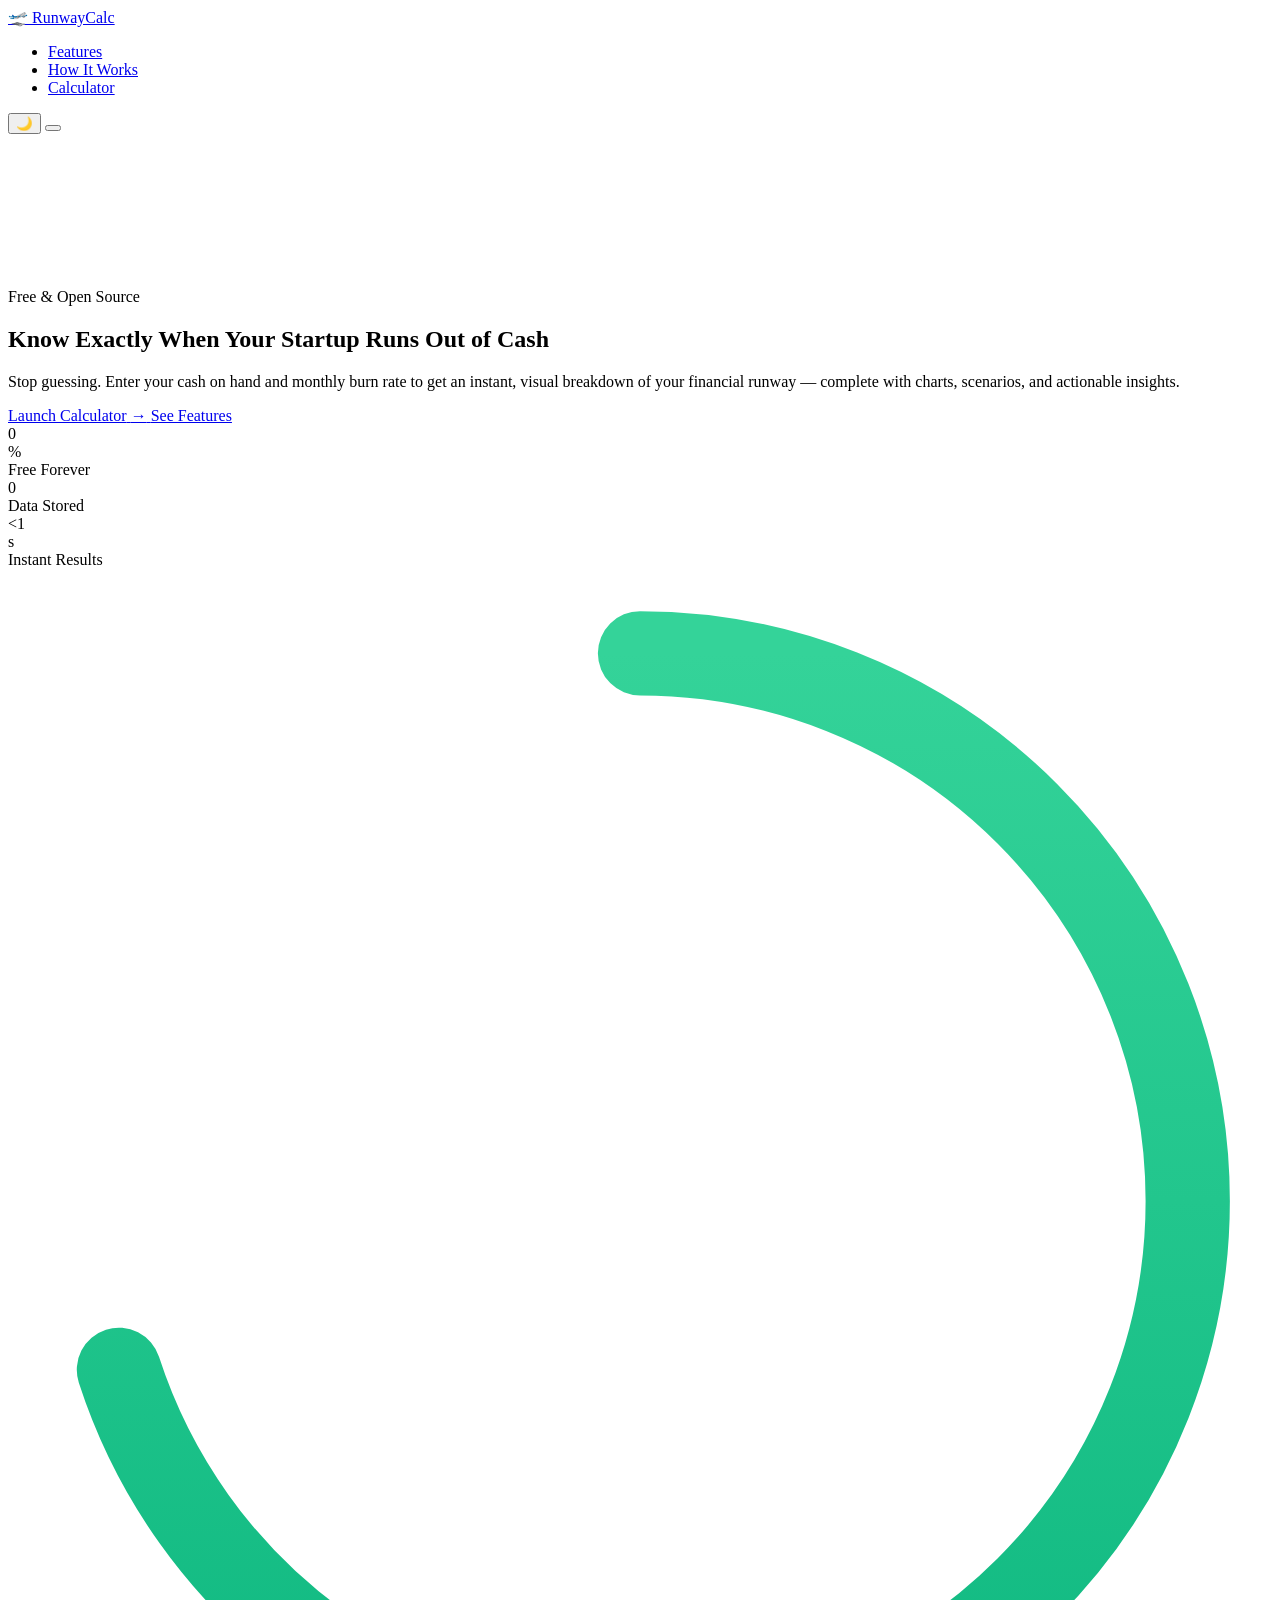
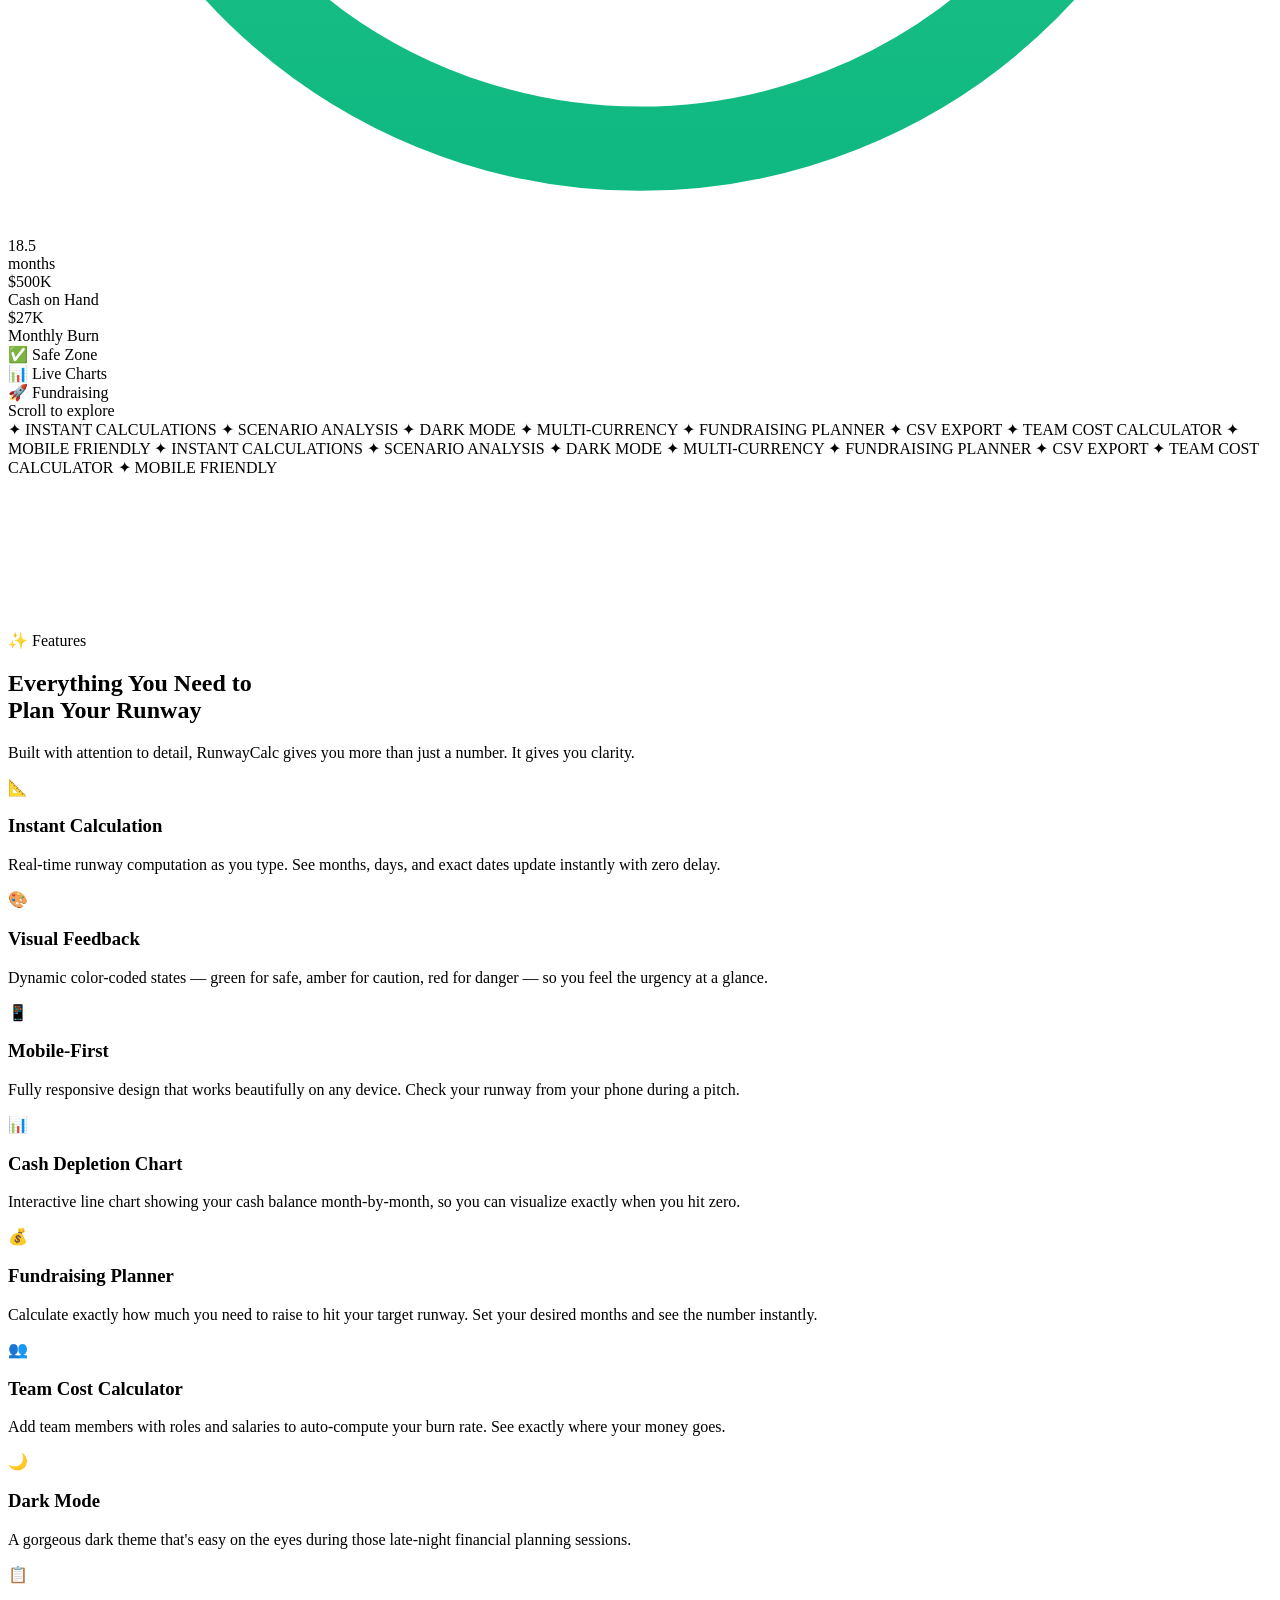
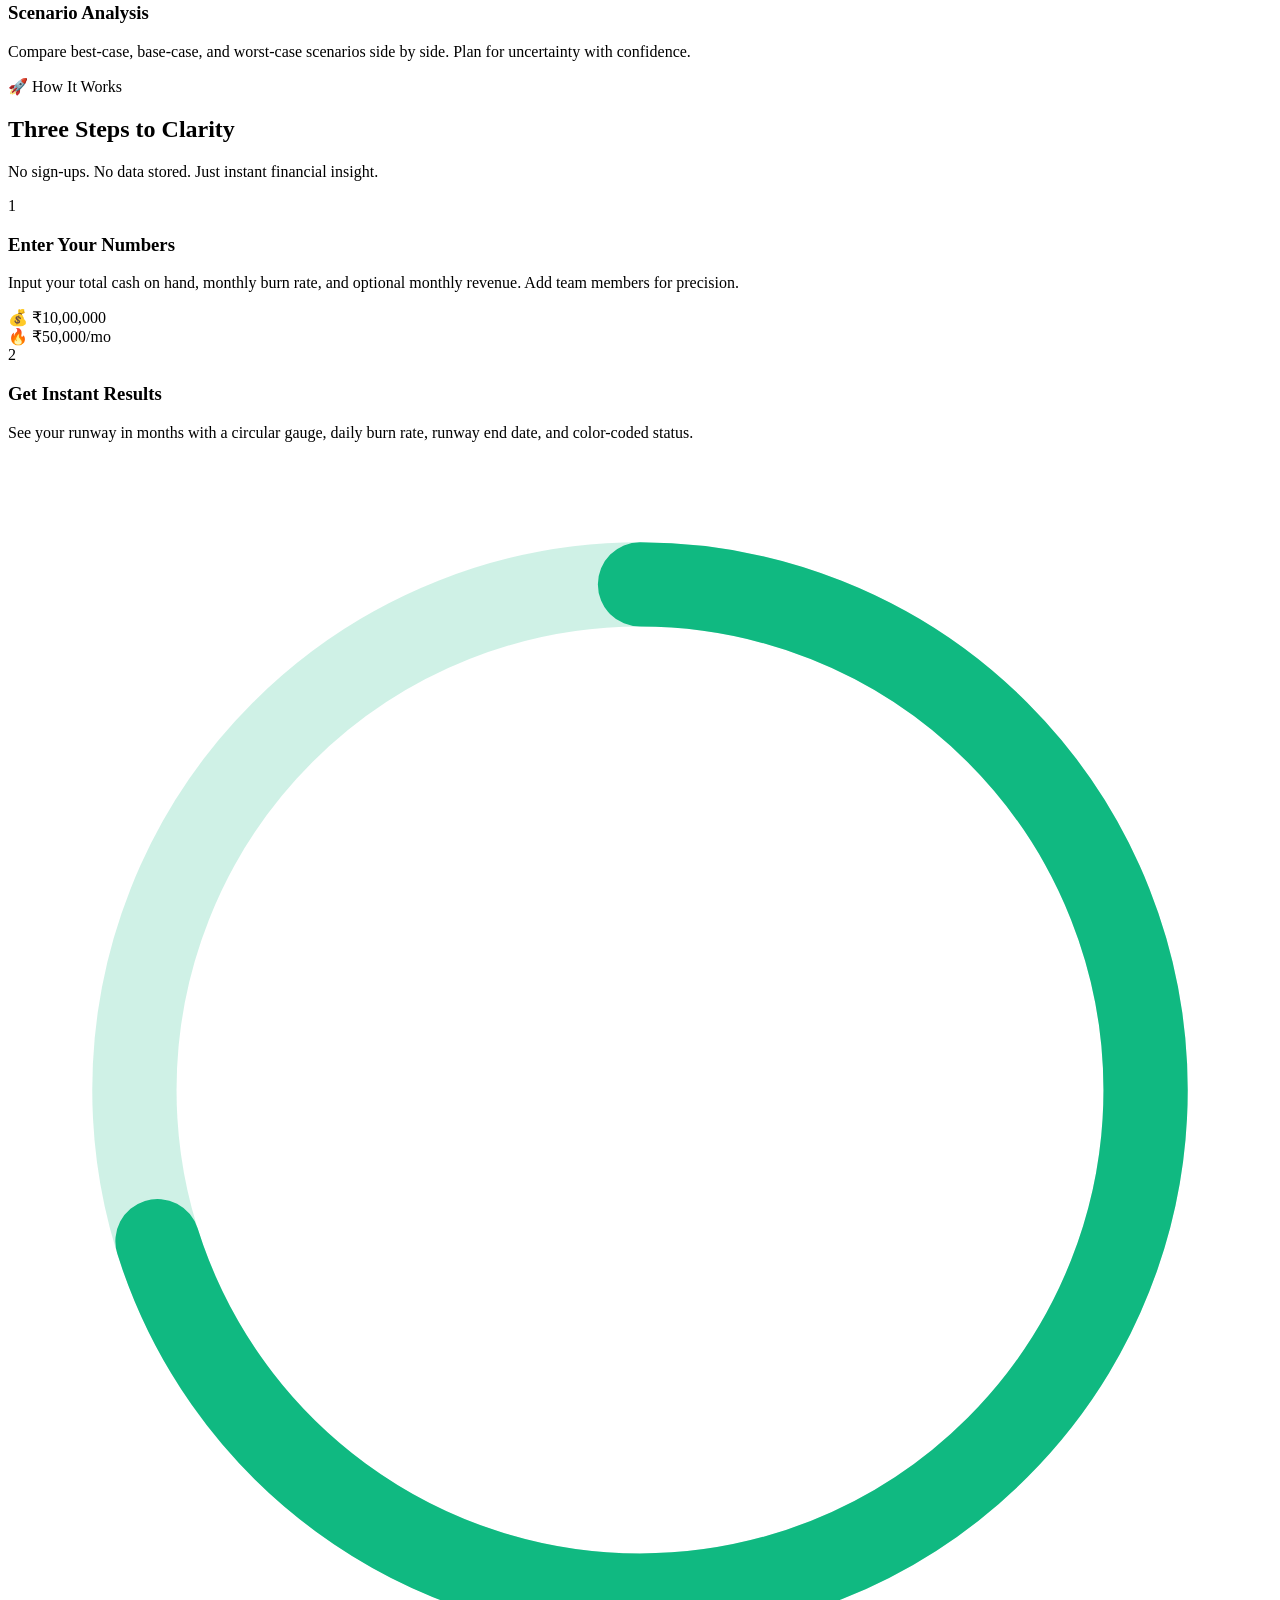
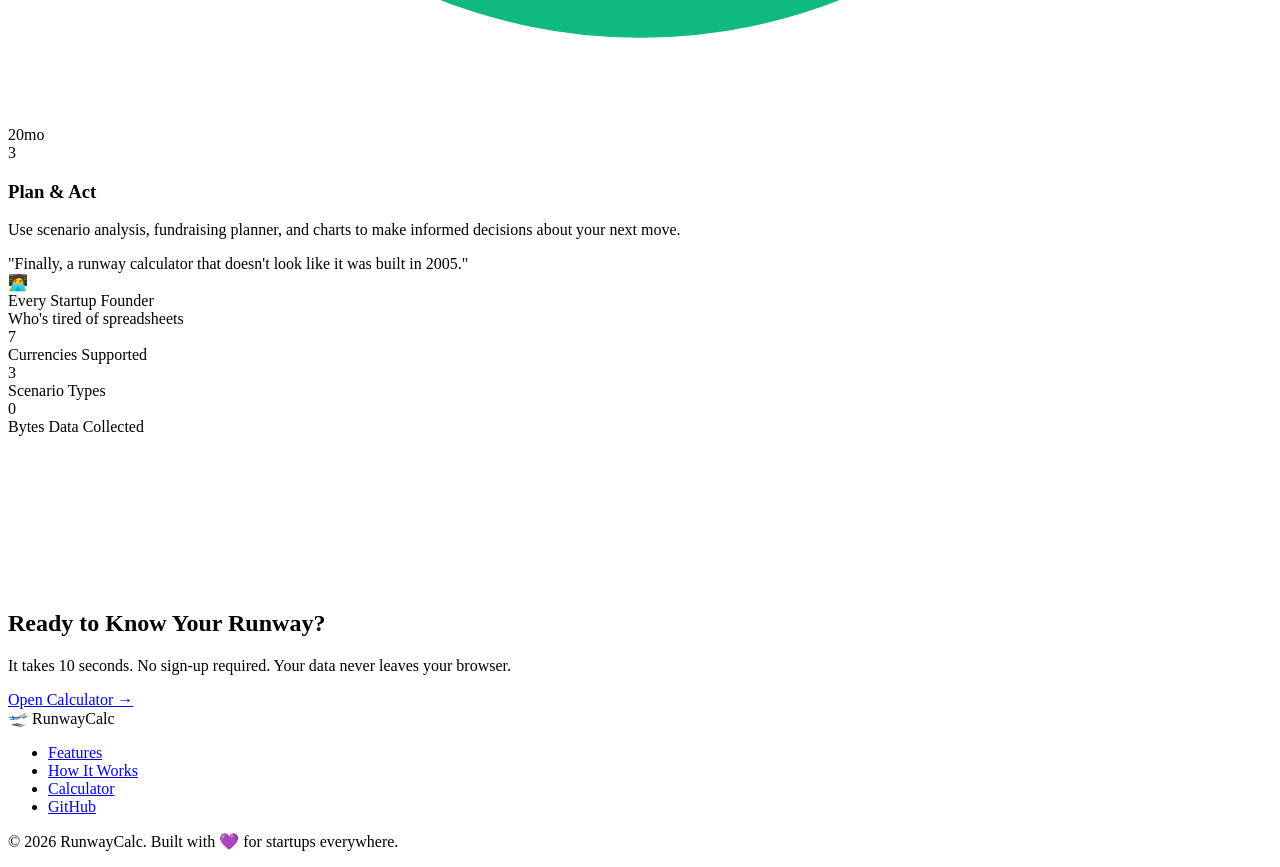
==== index.html @ 5968457b "Add index.html" ====
<!DOCTYPE html>
<html lang="en" data-theme="light">
<head>
  <meta charset="UTF-8" />
  <meta name="viewport" content="width=device-width, initial-scale=1.0" />

  <!-- SEO Meta Tags -->
  <title>RunwayCalc — Know Exactly When Your Startup Runs Out of Cash</title>
  <meta name="description" content="A beautifully crafted startup runway calculator. Enter your cash on hand and monthly burn rate to instantly see how many months of runway you have left." />
  <meta name="keywords" content="startup runway calculator, burn rate, cash runway, startup finance, months of runway" />
  <meta name="author" content="RunwayCalc" />
  <meta name="theme-color" content="#6366f1" />

  <!-- Open Graph -->
  <meta property="og:title" content="RunwayCalc — Startup Runway Calculator" />
  <meta property="og:description" content="Instantly calculate your startup's financial runway. Beautiful UI, real-time charts, and actionable insights." />
  <meta property="og:type" content="website" />

  <!-- Fonts -->
  <link rel="preconnect" href="https://fonts.googleapis.com" />
  <link rel="preconnect" href="https://fonts.gstatic.com" crossorigin />
  <link href="https://fonts.googleapis.com/css2?family=Inter:wght@400;500;600;700;800&family=Outfit:wght@400;500;600;700;800&family=JetBrains+Mono:wght@400;500&display=swap" rel="stylesheet" />

  <!-- Favicon -->
  <link rel="icon" href="data:image/svg+xml,<svg xmlns='http://www.w3.org/2000/svg' viewBox='0 0 100 100'><text y='.9em' font-size='90'>🛫</text></svg>" />

  <!-- Stylesheets -->
  <link rel="stylesheet" href="css/variables.css" />
  <link rel="stylesheet" href="css/landing.css" />
</head>
<body>

  <!-- ===== NAVIGATION ===== -->
  <nav class="navbar" id="navbar">
    <div class="container">
      <a href="index.html" class="nav-logo" aria-label="RunwayCalc Home">
        <span class="nav-logo-icon">🛫</span>
        <span>RunwayCalc</span>
      </a>

      <ul class="nav-links" id="navLinks">
        <li><a href="#features">Features</a></li>
        <li><a href="#how-it-works">How It Works</a></li>
        <li><a href="app.html">Calculator</a></li>
      </ul>

      <div class="nav-actions">
        <button class="btn-theme-toggle" id="themeToggle" aria-label="Toggle dark mode">🌙</button>
        <button class="nav-mobile-toggle" id="mobileToggle" aria-label="Open menu">
          <span></span><span></span><span></span>
        </button>
      </div>
    </div>
  </nav>

  <!-- ===== HERO ===== -->
  <section class="hero" id="hero">
    <!-- 3D Particle Canvas Background -->
    <canvas class="particle-canvas" id="heroParticles"></canvas>

    <!-- Animated gradient orbs -->
    <div class="hero-orb hero-orb--1"></div>
    <div class="hero-orb hero-orb--2"></div>
    <div class="hero-orb hero-orb--3"></div>

    <div class="container">
      <div class="hero-content">
        <div class="hero-text">
          <div class="hero-badge">
            <span class="pulse-dot"></span>
            Free & Open Source
          </div>

          <h1 class="hero-title">
            Know Exactly When Your Startup
            <span class="highlight">Runs Out of Cash</span>
          </h1>

          <p class="hero-description">
            Stop guessing. Enter your cash on hand and monthly burn rate to get an instant,
            visual breakdown of your financial runway — complete with charts, scenarios, and
            actionable insights.
          </p>

          <div class="hero-cta">
            <a href="app.html" class="btn btn-primary btn-lg btn-glow" id="heroCtaPrimary">
              <span class="btn-text">Launch Calculator</span>
              <span class="btn-icon">→</span>
              <span class="btn-shine"></span>
            </a>
            <a href="#features" class="btn btn-secondary btn-lg" id="heroCtaSecondary">
              See Features
            </a>
          </div>

          <div class="hero-stats">
            <div class="hero-stat">
              <div class="hero-stat-number" data-count="100">0</div>
              <div class="hero-stat-suffix">%</div>
              <div class="hero-stat-label">Free Forever</div>
            </div>
            <div class="hero-stat">
              <div class="hero-stat-number" data-count="0">0</div>
              <div class="hero-stat-suffix"></div>
              <div class="hero-stat-label">Data Stored</div>
            </div>
            <div class="hero-stat">
              <div class="hero-stat-number" data-count="1">&lt;1</div>
              <div class="hero-stat-suffix">s</div>
              <div class="hero-stat-label">Instant Results</div>
            </div>
          </div>
        </div>

        <div class="hero-visual">
          <!-- 3D Tilting Mockup Card -->
          <div class="hero-mockup tilt-card" id="tiltCard">
            <div class="mockup-glow"></div>
            <div class="mockup-header">
              <span class="mockup-dot mockup-dot--red"></span>
              <span class="mockup-dot mockup-dot--yellow"></span>
              <span class="mockup-dot mockup-dot--green"></span>
            </div>
            <div class="mockup-runway">
              <!-- SVG Circular Gauge Preview -->
              <div class="mockup-gauge">
                <svg viewBox="0 0 120 120" class="gauge-svg">
                  <circle cx="60" cy="60" r="52" fill="none" stroke="var(--color-border-light)" stroke-width="8" />
                  <circle cx="60" cy="60" r="52" fill="none" stroke="url(#gaugeGradient)" stroke-width="8"
                    stroke-dasharray="326.73" stroke-dashoffset="98" stroke-linecap="round"
                    transform="rotate(-90 60 60)" class="gauge-fill-preview" />
                  <defs>
                    <linearGradient id="gaugeGradient" x1="0%" y1="0%" x2="100%" y2="0%">
                      <stop offset="0%" stop-color="#10b981" />
                      <stop offset="100%" stop-color="#34d399" />
                    </linearGradient>
                  </defs>
                </svg>
                <div class="gauge-center">
                  <div class="mockup-runway-number" id="mockupNumber">18.5</div>
                  <div class="mockup-runway-label">months</div>
                </div>
              </div>
            </div>
            <div class="mockup-stats">
              <div class="mockup-stat">
                <div class="mockup-stat-value">$500K</div>
                <div class="mockup-stat-label">Cash on Hand</div>
              </div>
              <div class="mockup-stat">
                <div class="mockup-stat-value">$27K</div>
                <div class="mockup-stat-label">Monthly Burn</div>
              </div>
            </div>
          </div>

          <!-- Floating badges -->
          <div class="hero-float-badge hero-float-badge--1">
            <span class="badge-icon">✅</span>
            <span>Safe Zone</span>
            <span class="badge-glow"></span>
          </div>
          <div class="hero-float-badge hero-float-badge--2">
            <span class="badge-icon">📊</span>
            <span>Live Charts</span>
            <span class="badge-glow"></span>
          </div>
          <div class="hero-float-badge hero-float-badge--3">
            <span class="badge-icon">🚀</span>
            <span>Fundraising</span>
            <span class="badge-glow"></span>
          </div>
        </div>
      </div>
    </div>

    <!-- Scroll indicator -->
    <div class="scroll-indicator" aria-hidden="true">
      <div class="scroll-mouse">
        <div class="scroll-wheel"></div>
      </div>
      <span>Scroll to explore</span>
    </div>
  </section>

  <!-- ===== MARQUEE BANNER ===== -->
  <div class="marquee-banner">
    <div class="marquee-track">
      <span>✦ INSTANT CALCULATIONS</span>
      <span>✦ SCENARIO ANALYSIS</span>
      <span>✦ DARK MODE</span>
      <span>✦ MULTI-CURRENCY</span>
      <span>✦ FUNDRAISING PLANNER</span>
      <span>✦ CSV EXPORT</span>
      <span>✦ TEAM COST CALCULATOR</span>
      <span>✦ MOBILE FRIENDLY</span>
      <span>✦ INSTANT CALCULATIONS</span>
      <span>✦ SCENARIO ANALYSIS</span>
      <span>✦ DARK MODE</span>
      <span>✦ MULTI-CURRENCY</span>
      <span>✦ FUNDRAISING PLANNER</span>
      <span>✦ CSV EXPORT</span>
      <span>✦ TEAM COST CALCULATOR</span>
      <span>✦ MOBILE FRIENDLY</span>
    </div>
  </div>

  <!-- ===== FEATURES ===== -->
  <section class="features section" id="features">
    <!-- Particle background for features too -->
    <canvas class="particle-canvas particle-canvas--section" id="featuresParticles"></canvas>

    <div class="container">
      <div class="text-center">
        <span class="section-label">✨ Features</span>
        <h2 class="section-title">Everything You Need to<br />Plan Your Runway</h2>
        <p class="section-subtitle mx-auto">
          Built with attention to detail, RunwayCalc gives you more than just a number.
          It gives you clarity.
        </p>
      </div>

      <div class="features-grid">
        <div class="feature-card reveal" data-tilt>
          <div class="feature-card-border"></div>
          <div class="feature-icon feature-icon--calc">📐</div>
          <h3 class="feature-title">Instant Calculation</h3>
          <p class="feature-desc">
            Real-time runway computation as you type. See months, days, and exact
            dates update instantly with zero delay.
          </p>
        </div>

        <div class="feature-card reveal" data-tilt>
          <div class="feature-card-border"></div>
          <div class="feature-icon feature-icon--visual">🎨</div>
          <h3 class="feature-title">Visual Feedback</h3>
          <p class="feature-desc">
            Dynamic color-coded states — green for safe, amber for caution, red for
            danger — so you feel the urgency at a glance.
          </p>
        </div>

        <div class="feature-card reveal" data-tilt>
          <div class="feature-card-border"></div>
          <div class="feature-icon feature-icon--mobile">📱</div>
          <h3 class="feature-title">Mobile-First</h3>
          <p class="feature-desc">
            Fully responsive design that works beautifully on any device. Check your
            runway from your phone during a pitch.
          </p>
        </div>

        <div class="feature-card reveal" data-tilt>
          <div class="feature-card-border"></div>
          <div class="feature-icon feature-icon--chart">📊</div>
          <h3 class="feature-title">Cash Depletion Chart</h3>
          <p class="feature-desc">
            Interactive line chart showing your cash balance month-by-month,
            so you can visualize exactly when you hit zero.
          </p>
        </div>

        <div class="feature-card reveal" data-tilt>
          <div class="feature-card-border"></div>
          <div class="feature-icon feature-icon--fundraise">💰</div>
          <h3 class="feature-title">Fundraising Planner</h3>
          <p class="feature-desc">
            Calculate exactly how much you need to raise to hit your target
            runway. Set your desired months and see the number instantly.
          </p>
        </div>

        <div class="feature-card reveal" data-tilt>
          <div class="feature-card-border"></div>
          <div class="feature-icon feature-icon--team">👥</div>
          <h3 class="feature-title">Team Cost Calculator</h3>
          <p class="feature-desc">
            Add team members with roles and salaries to auto-compute your
            burn rate. See exactly where your money goes.
          </p>
        </div>

        <div class="feature-card reveal" data-tilt>
          <div class="feature-card-border"></div>
          <div class="feature-icon feature-icon--dark">🌙</div>
          <h3 class="feature-title">Dark Mode</h3>
          <p class="feature-desc">
            A gorgeous dark theme that's easy on the eyes during those late-night
            financial planning sessions.
          </p>
        </div>

        <div class="feature-card reveal" data-tilt>
          <div class="feature-card-border"></div>
          <div class="feature-icon feature-icon--export">📋</div>
          <h3 class="feature-title">Scenario Analysis</h3>
          <p class="feature-desc">
            Compare best-case, base-case, and worst-case scenarios side by side.
            Plan for uncertainty with confidence.
          </p>
        </div>
      </div>
    </div>
  </section>

  <!-- ===== HOW IT WORKS ===== -->
  <section class="how-it-works section" id="how-it-works">
    <div class="container">
      <div class="text-center">
        <span class="section-label">🚀 How It Works</span>
        <h2 class="section-title">Three Steps to Clarity</h2>
        <p class="section-subtitle mx-auto">
          No sign-ups. No data stored. Just instant financial insight.
        </p>
      </div>

      <div class="steps">
        <div class="step reveal">
          <div class="step-card">
            <div class="step-number">1</div>
            <div class="step-connector"></div>
            <h3 class="step-title">Enter Your Numbers</h3>
            <p class="step-desc">
              Input your total cash on hand, monthly burn rate, and optional monthly revenue. Add team members for precision.
            </p>
            <div class="step-visual">
              <div class="mini-input">💰 ₹10,00,000</div>
              <div class="mini-input">🔥 ₹50,000/mo</div>
            </div>
          </div>
        </div>

        <div class="step reveal">
          <div class="step-card">
            <div class="step-number">2</div>
            <div class="step-connector"></div>
            <h3 class="step-title">Get Instant Results</h3>
            <p class="step-desc">
              See your runway in months with a circular gauge, daily burn rate, runway end date, and color-coded status.
            </p>
            <div class="step-visual">
              <div class="mini-gauge">
                <svg viewBox="0 0 60 60">
                  <circle cx="30" cy="30" r="24" fill="none" stroke="rgba(16,185,129,0.2)" stroke-width="4"/>
                  <circle cx="30" cy="30" r="24" fill="none" stroke="#10b981" stroke-width="4"
                    stroke-dasharray="150.8" stroke-dashoffset="45" stroke-linecap="round" transform="rotate(-90 30 30)"/>
                </svg>
                <span>20mo</span>
              </div>
            </div>
          </div>
        </div>

        <div class="step reveal">
          <div class="step-card">
            <div class="step-number">3</div>
            <h3 class="step-title">Plan & Act</h3>
            <p class="step-desc">
              Use scenario analysis, fundraising planner, and charts to make informed decisions about your next move.
            </p>
            <div class="step-visual">
              <div class="mini-chart">
                <div class="mini-bar" style="height:90%"></div>
                <div class="mini-bar" style="height:75%"></div>
                <div class="mini-bar" style="height:60%"></div>
                <div class="mini-bar" style="height:40%"></div>
                <div class="mini-bar" style="height:20%"></div>
                <div class="mini-bar mini-bar--danger" style="height:5%"></div>
              </div>
            </div>
          </div>
        </div>
      </div>
    </div>
  </section>

  <!-- ===== TESTIMONIAL / SOCIAL PROOF ===== -->
  <section class="social-proof section">
    <div class="container">
      <div class="proof-grid">
        <div class="proof-card reveal">
          <div class="proof-quote">"Finally, a runway calculator that doesn't look like it was built in 2005."</div>
          <div class="proof-author">
            <div class="proof-avatar">🧑‍💻</div>
            <div>
              <div class="proof-name">Every Startup Founder</div>
              <div class="proof-role">Who's tired of spreadsheets</div>
            </div>
          </div>
        </div>
        <div class="proof-stats-card reveal">
          <div class="proof-stat-item">
            <div class="proof-stat-number">7</div>
            <div class="proof-stat-label">Currencies Supported</div>
          </div>
          <div class="proof-stat-item">
            <div class="proof-stat-number">3</div>
            <div class="proof-stat-label">Scenario Types</div>
          </div>
          <div class="proof-stat-item">
            <div class="proof-stat-number">0</div>
            <div class="proof-stat-label">Bytes Data Collected</div>
          </div>
        </div>
      </div>
    </div>
  </section>

  <!-- ===== CTA ===== -->
  <section class="cta-section section">
    <div class="container">
      <div class="cta-card reveal">
        <canvas class="particle-canvas particle-canvas--cta" id="ctaParticles"></canvas>
        <div class="cta-content">
          <h2 class="cta-title">Ready to Know Your Runway?</h2>
          <p class="cta-desc">
            It takes 10 seconds. No sign-up required. Your data never leaves your browser.
          </p>
          <a href="app.html" class="btn btn-white btn-glow" id="ctaButton">
            <span class="btn-text">Open Calculator</span>
            <span class="btn-icon">→</span>
            <span class="btn-shine"></span>
          </a>
        </div>
      </div>
    </div>
  </section>

  <!-- ===== FOOTER ===== -->
  <footer class="footer">
    <div class="container">
      <div class="footer-content">
        <div class="footer-logo">
          <span class="nav-logo-icon">🛫</span>
          RunwayCalc
        </div>
        <ul class="footer-links">
          <li><a href="#features">Features</a></li>
          <li><a href="#how-it-works">How It Works</a></li>
          <li><a href="app.html">Calculator</a></li>
          <li><a href="https://github.com/Achyuth31/RunwayCalc" target="_blank" rel="noopener">GitHub</a></li>
        </ul>
        <p class="footer-copy">
          © 2026 RunwayCalc. Built with 💜 for startups everywhere.
        </p>
      </div>
    </div>
  </footer>

  <!-- ===== SCRIPTS ===== -->
  <script src="js/theme.js"></script>
  <script src="js/particles.js"></script>
  <script src="js/landing.js"></script>
</body>
</html>
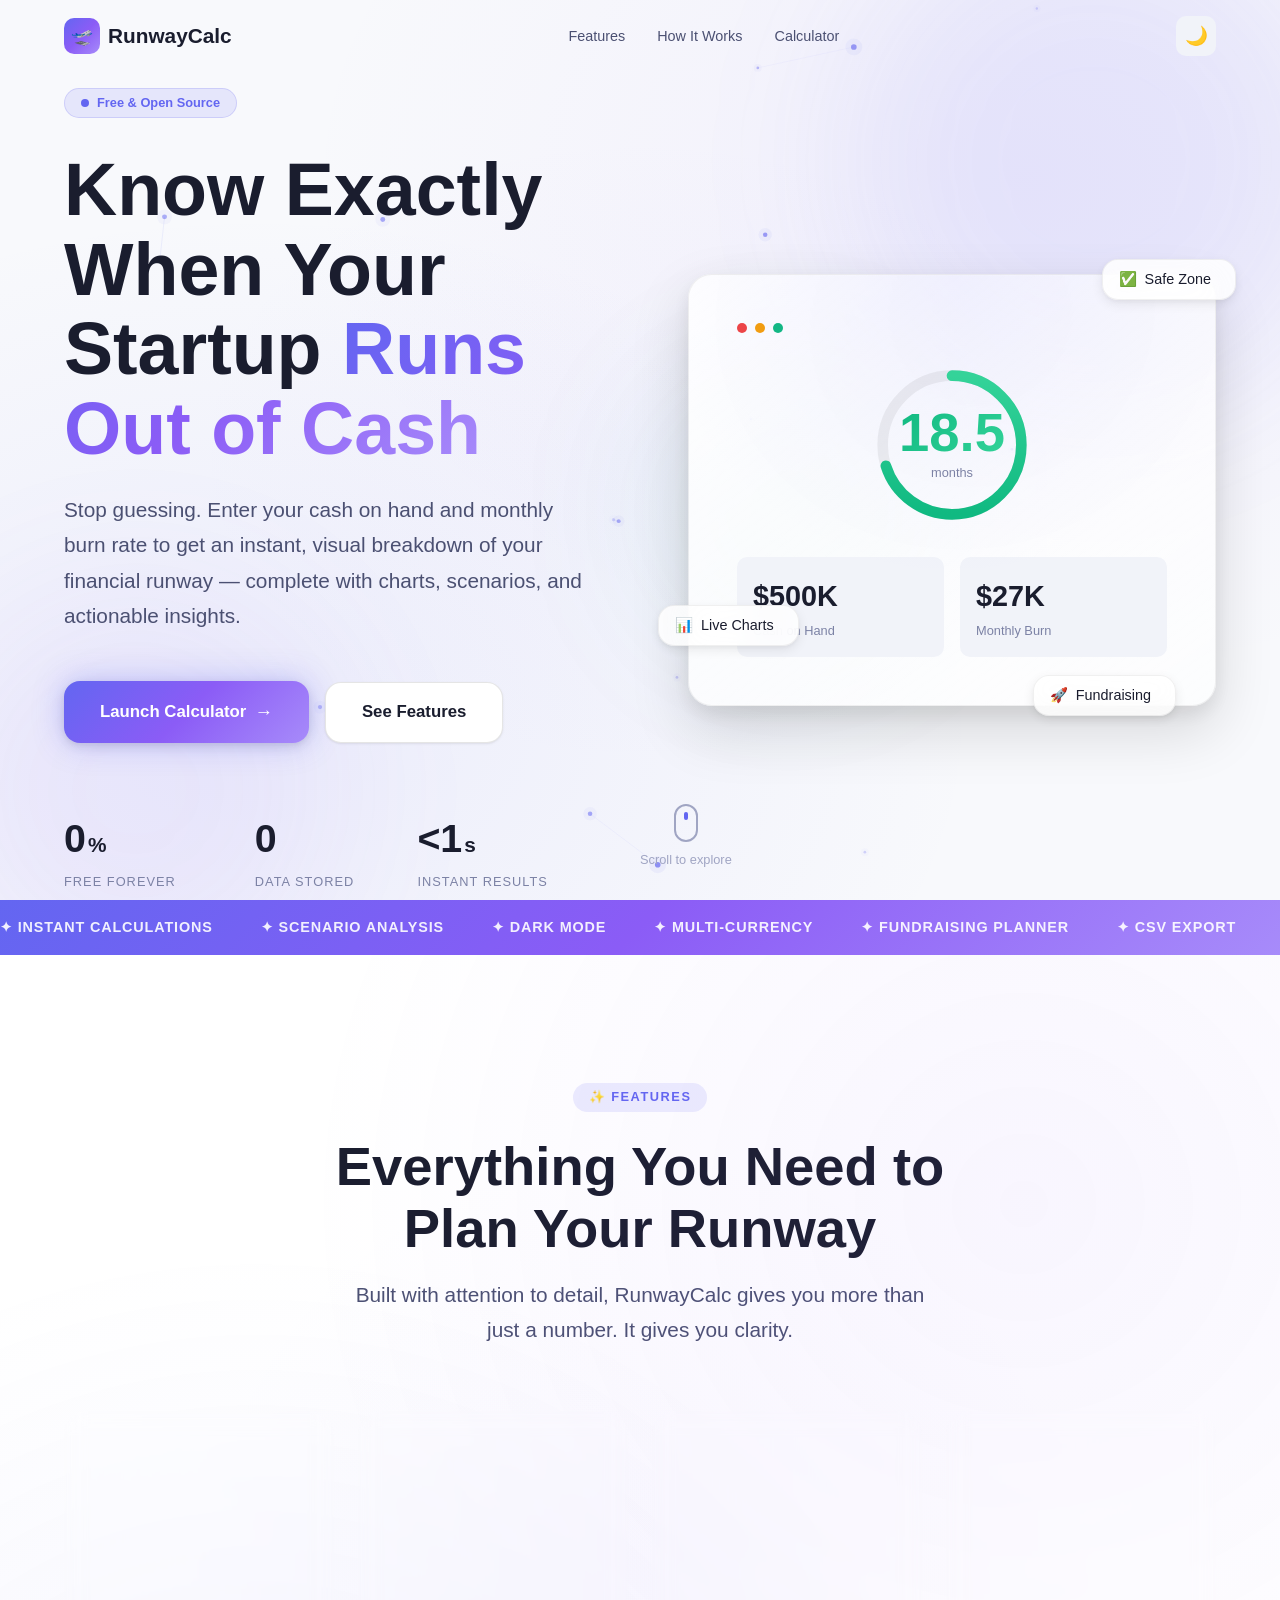
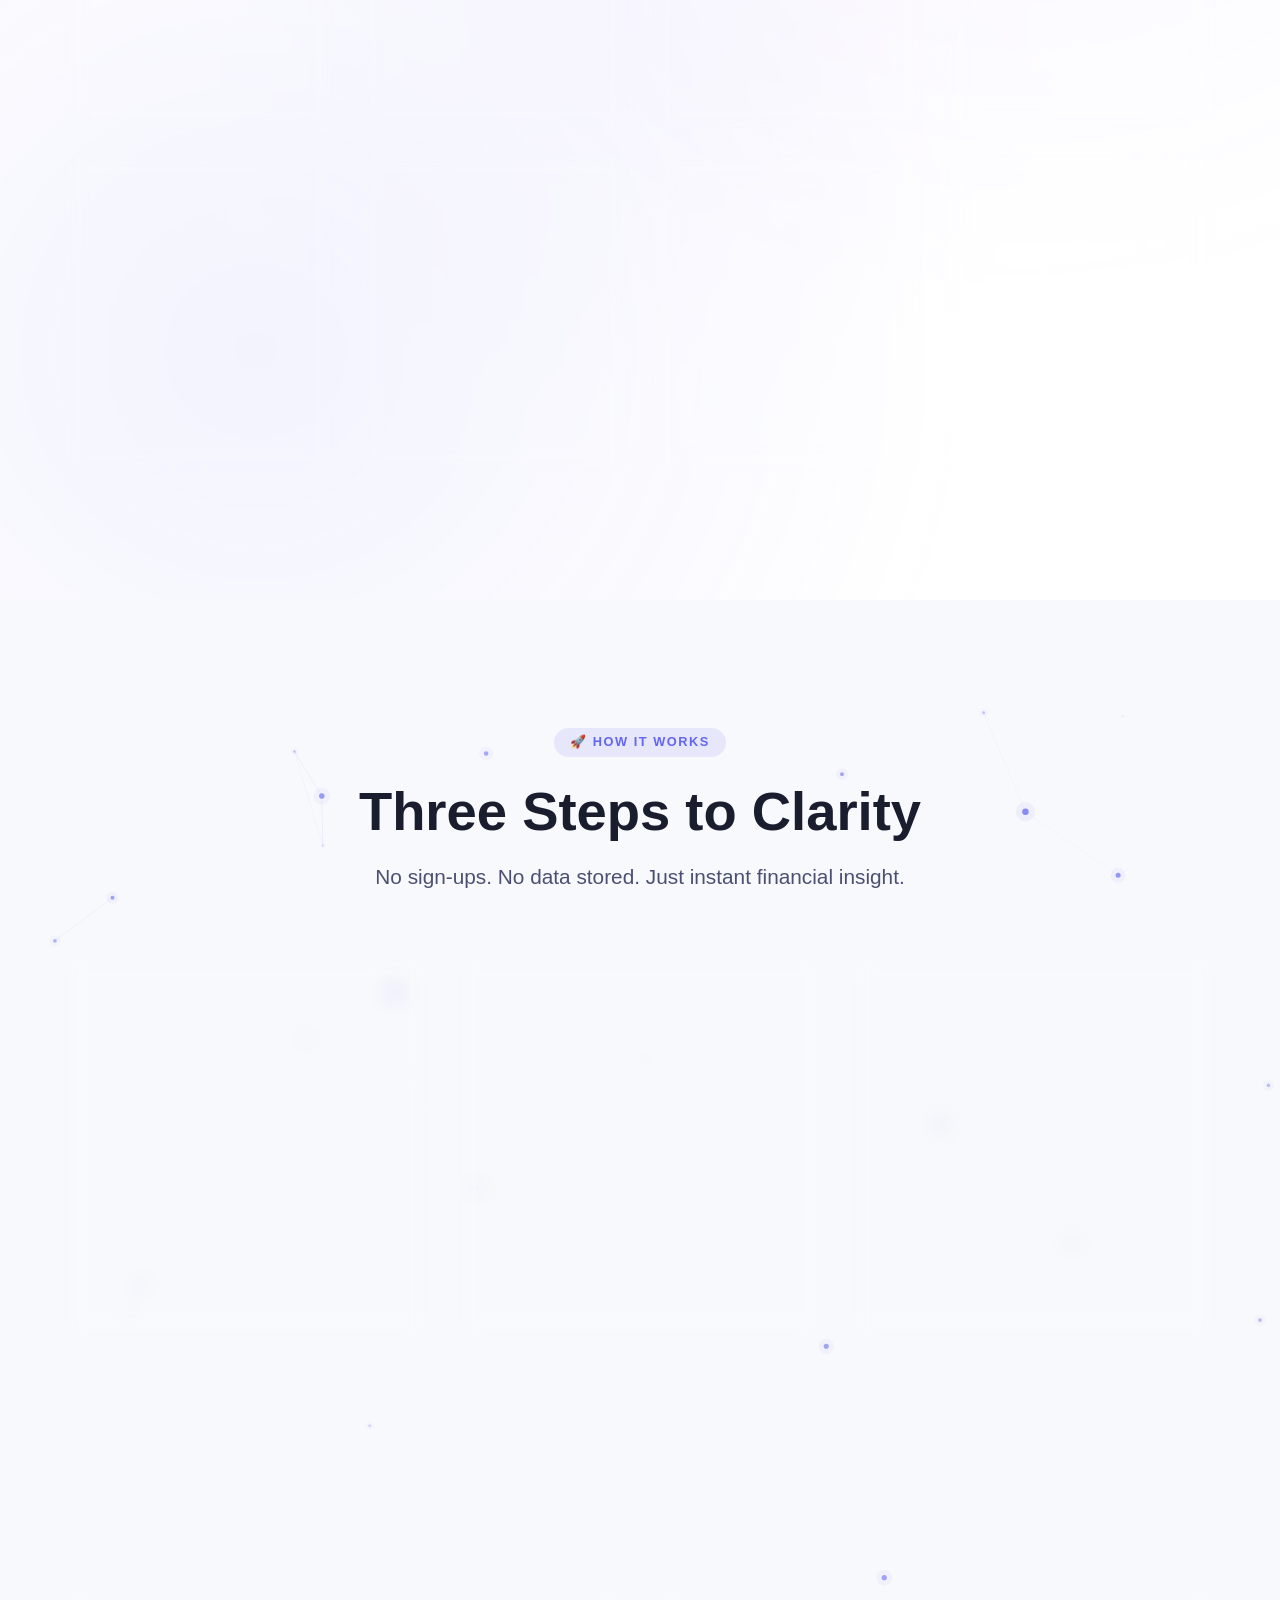
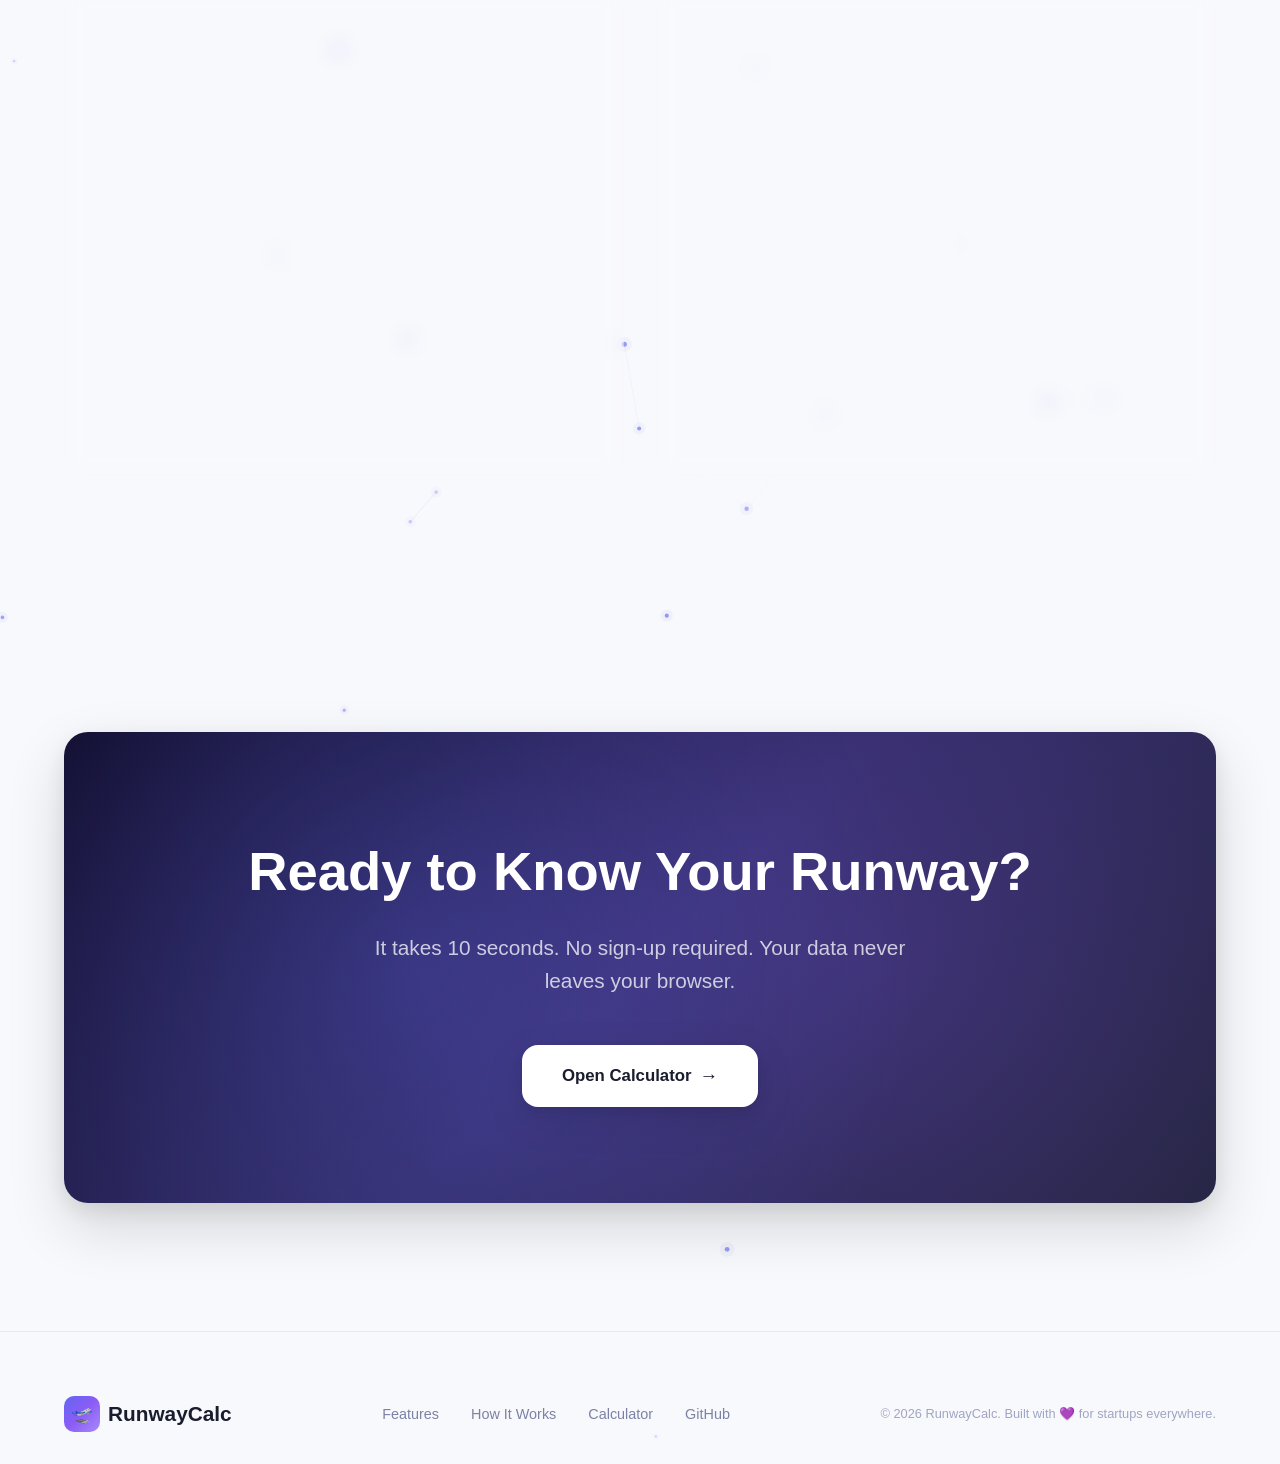
==== commit e225e769: "Add index.html" ====
--- a/index.html
+++ b/index.html
@@ -30,6 +30,9 @@
 </head>
 <body>
 
+  <!-- Global 3D Particle Canvas Background -->
+  <canvas class="particle-canvas particle-canvas--global" id="globalParticles"></canvas>
+
   <!-- ===== NAVIGATION ===== -->
   <nav class="navbar" id="navbar">
     <div class="container">
@@ -55,9 +58,6 @@
 
   <!-- ===== HERO ===== -->
   <section class="hero" id="hero">
-    <!-- 3D Particle Canvas Background -->
-    <canvas class="particle-canvas" id="heroParticles"></canvas>
-
     <!-- Animated gradient orbs -->
     <div class="hero-orb hero-orb--1"></div>
     <div class="hero-orb hero-orb--2"></div>
@@ -207,9 +207,6 @@
 
   <!-- ===== FEATURES ===== -->
   <section class="features section" id="features">
-    <!-- Particle background for features too -->
-    <canvas class="particle-canvas particle-canvas--section" id="featuresParticles"></canvas>
-
     <div class="container">
       <div class="text-center">
         <span class="section-label">✨ Features</span>
@@ -411,7 +408,6 @@
   <section class="cta-section section">
     <div class="container">
       <div class="cta-card reveal">
-        <canvas class="particle-canvas particle-canvas--cta" id="ctaParticles"></canvas>
         <div class="cta-content">
           <h2 class="cta-title">Ready to Know Your Runway?</h2>
           <p class="cta-desc">
--- a/css/variables.css
+++ b/css/variables.css
@@ -0,0 +1,196 @@
+/* ============================================
+   DESIGN TOKENS — RunwayCalc Design System
+   ============================================
+   A centralized design-token file that powers 
+   both the landing page and the calculator app.
+   Switching themes only requires toggling the
+   [data-theme="dark"] attribute on <html>.
+   ============================================ */
+
+:root {
+  /* ---- Typography ---- */
+  --font-primary: 'Inter', -apple-system, BlinkMacSystemFont, 'Segoe UI', sans-serif;
+  --font-display: 'Outfit', var(--font-primary);
+  --font-mono: 'JetBrains Mono', 'Fira Code', monospace;
+
+  /* ---- Font Sizes (fluid) ---- */
+  --fs-xs: clamp(0.7rem, 0.65rem + 0.25vw, 0.8rem);
+  --fs-sm: clamp(0.8rem, 0.75rem + 0.3vw, 0.9rem);
+  --fs-base: clamp(0.95rem, 0.9rem + 0.3vw, 1.05rem);
+  --fs-md: clamp(1.1rem, 1rem + 0.5vw, 1.3rem);
+  --fs-lg: clamp(1.4rem, 1.2rem + 0.8vw, 1.8rem);
+  --fs-xl: clamp(1.8rem, 1.5rem + 1.2vw, 2.6rem);
+  --fs-2xl: clamp(2.4rem, 1.8rem + 2vw, 3.6rem);
+  --fs-3xl: clamp(3rem, 2.2rem + 3vw, 5rem);
+
+  /* ---- Font Weights ---- */
+  --fw-regular: 400;
+  --fw-medium: 500;
+  --fw-semibold: 600;
+  --fw-bold: 700;
+  --fw-extrabold: 800;
+
+  /* ---- Spacing Scale ---- */
+  --space-xs: 0.25rem;
+  --space-sm: 0.5rem;
+  --space-md: 1rem;
+  --space-lg: 1.5rem;
+  --space-xl: 2rem;
+  --space-2xl: 3rem;
+  --space-3xl: 4rem;
+  --space-4xl: 6rem;
+  --space-5xl: 8rem;
+
+  /* ---- Border Radius ---- */
+  --radius-sm: 6px;
+  --radius-md: 10px;
+  --radius-lg: 16px;
+  --radius-xl: 24px;
+  --radius-pill: 100px;
+  --radius-circle: 50%;
+
+  /* ---- Shadows (Light Theme) ---- */
+  --shadow-sm: 0 1px 3px rgba(0, 0, 0, 0.06), 0 1px 2px rgba(0, 0, 0, 0.04);
+  --shadow-md: 0 4px 12px rgba(0, 0, 0, 0.08), 0 2px 4px rgba(0, 0, 0, 0.04);
+  --shadow-lg: 0 12px 40px rgba(0, 0, 0, 0.1), 0 4px 12px rgba(0, 0, 0, 0.06);
+  --shadow-xl: 0 24px 60px rgba(0, 0, 0, 0.14), 0 8px 20px rgba(0, 0, 0, 0.08);
+  --shadow-glow-primary: 0 0 30px rgba(99, 102, 241, 0.35);
+  --shadow-glow-success: 0 0 30px rgba(16, 185, 129, 0.35);
+  --shadow-glow-danger: 0 0 30px rgba(239, 68, 68, 0.35);
+
+  /* ---- Transitions ---- */
+  --transition-fast: 150ms cubic-bezier(0.4, 0, 0.2, 1);
+  --transition-base: 250ms cubic-bezier(0.4, 0, 0.2, 1);
+  --transition-slow: 400ms cubic-bezier(0.4, 0, 0.2, 1);
+  --transition-spring: 500ms cubic-bezier(0.34, 1.56, 0.64, 1);
+
+  /* ---- Z-Index Scale ---- */
+  --z-base: 1;
+  --z-dropdown: 100;
+  --z-sticky: 200;
+  --z-overlay: 300;
+  --z-modal: 400;
+  --z-toast: 500;
+
+  /* ---- Breakpoints (for reference in JS) ---- */
+  --bp-mobile: 480px;
+  --bp-tablet: 768px;
+  --bp-desktop: 1024px;
+  --bp-wide: 1280px;
+
+  /* ==============================
+     LIGHT THEME (default)
+     ============================== */
+  --color-bg-primary: #f8f9fc;
+  --color-bg-secondary: #ffffff;
+  --color-bg-tertiary: #f1f3f9;
+  --color-bg-elevated: #ffffff;
+  --color-bg-glass: rgba(255, 255, 255, 0.7);
+  --color-bg-glass-heavy: rgba(255, 255, 255, 0.85);
+
+  --color-text-primary: #1a1d2e;
+  --color-text-secondary: #4b5072;
+  --color-text-tertiary: #7c82a5;
+  --color-text-muted: #a0a5c3;
+  --color-text-inverse: #ffffff;
+
+  --color-border-light: rgba(0, 0, 0, 0.06);
+  --color-border-default: rgba(0, 0, 0, 0.1);
+  --color-border-strong: rgba(0, 0, 0, 0.18);
+
+  /* ---- Accent Palette ---- */
+  --color-primary: #6366f1;
+  --color-primary-hover: #5558e6;
+  --color-primary-light: #eef2ff;
+  --color-primary-alpha: rgba(99, 102, 241, 0.12);
+
+  --color-success: #10b981;
+  --color-success-hover: #0ea570;
+  --color-success-light: #ecfdf5;
+  --color-success-alpha: rgba(16, 185, 129, 0.12);
+
+  --color-warning: #f59e0b;
+  --color-warning-hover: #d97706;
+  --color-warning-light: #fffbeb;
+  --color-warning-alpha: rgba(245, 158, 11, 0.12);
+
+  --color-danger: #ef4444;
+  --color-danger-hover: #dc2626;
+  --color-danger-light: #fef2f2;
+  --color-danger-alpha: rgba(239, 68, 68, 0.12);
+
+  --color-info: #3b82f6;
+  --color-info-light: #eff6ff;
+
+  /* ---- Gradients ---- */
+  --gradient-primary: linear-gradient(135deg, #6366f1 0%, #8b5cf6 50%, #a78bfa 100%);
+  --gradient-hero: linear-gradient(135deg, #0f0c29 0%, #302b63 50%, #24243e 100%);
+  --gradient-safe: linear-gradient(135deg, #10b981 0%, #34d399 100%);
+  --gradient-warning: linear-gradient(135deg, #f59e0b 0%, #fbbf24 100%);
+  --gradient-danger: linear-gradient(135deg, #ef4444 0%, #f87171 100%);
+  --gradient-card: linear-gradient(145deg, rgba(255,255,255,0.9) 0%, rgba(255,255,255,0.6) 100%);
+  --gradient-mesh: radial-gradient(at 20% 80%, rgba(99, 102, 241, 0.08) 0%, transparent 50%),
+                   radial-gradient(at 80% 20%, rgba(139, 92, 246, 0.06) 0%, transparent 50%),
+                   radial-gradient(at 50% 50%, rgba(167, 139, 250, 0.04) 0%, transparent 50%);
+
+  /* ---- Input ---- */
+  --input-bg: #ffffff;
+  --input-border: var(--color-border-default);
+  --input-focus-ring: rgba(99, 102, 241, 0.25);
+
+  /* ---- Chart ---- */
+  --chart-line: var(--color-primary);
+  --chart-fill: rgba(99, 102, 241, 0.1);
+  --chart-grid: rgba(0, 0, 0, 0.06);
+  --chart-text: var(--color-text-tertiary);
+}
+
+/* ==============================
+   DARK THEME
+   ============================== */
+[data-theme="dark"] {
+  --color-bg-primary: #0f1117;
+  --color-bg-secondary: #181b25;
+  --color-bg-tertiary: #1e2130;
+  --color-bg-elevated: #222639;
+  --color-bg-glass: rgba(24, 27, 37, 0.75);
+  --color-bg-glass-heavy: rgba(24, 27, 37, 0.9);
+
+  --color-text-primary: #eef0f6;
+  --color-text-secondary: #b0b5d0;
+  --color-text-tertiary: #7c82a5;
+  --color-text-muted: #5a5f7d;
+  --color-text-inverse: #0f1117;
+
+  --color-border-light: rgba(255, 255, 255, 0.06);
+  --color-border-default: rgba(255, 255, 255, 0.1);
+  --color-border-strong: rgba(255, 255, 255, 0.18);
+
+  --color-primary-light: rgba(99, 102, 241, 0.15);
+  --color-primary-alpha: rgba(99, 102, 241, 0.2);
+  --color-success-light: rgba(16, 185, 129, 0.15);
+  --color-success-alpha: rgba(16, 185, 129, 0.2);
+  --color-warning-light: rgba(245, 158, 11, 0.15);
+  --color-warning-alpha: rgba(245, 158, 11, 0.2);
+  --color-danger-light: rgba(239, 68, 68, 0.15);
+  --color-danger-alpha: rgba(239, 68, 68, 0.2);
+  --color-info-light: rgba(59, 130, 246, 0.15);
+
+  --shadow-sm: 0 1px 3px rgba(0, 0, 0, 0.2), 0 1px 2px rgba(0, 0, 0, 0.15);
+  --shadow-md: 0 4px 12px rgba(0, 0, 0, 0.25), 0 2px 4px rgba(0, 0, 0, 0.15);
+  --shadow-lg: 0 12px 40px rgba(0, 0, 0, 0.3), 0 4px 12px rgba(0, 0, 0, 0.2);
+  --shadow-xl: 0 24px 60px rgba(0, 0, 0, 0.4), 0 8px 20px rgba(0, 0, 0, 0.25);
+
+  --gradient-card: linear-gradient(145deg, rgba(34,38,57,0.9) 0%, rgba(30,33,48,0.6) 100%);
+  --gradient-mesh: radial-gradient(at 20% 80%, rgba(99, 102, 241, 0.12) 0%, transparent 50%),
+                   radial-gradient(at 80% 20%, rgba(139, 92, 246, 0.1) 0%, transparent 50%),
+                   radial-gradient(at 50% 50%, rgba(167, 139, 250, 0.06) 0%, transparent 50%);
+
+  --input-bg: #1e2130;
+  --input-border: var(--color-border-default);
+  --input-focus-ring: rgba(99, 102, 241, 0.35);
+
+  --chart-fill: rgba(99, 102, 241, 0.15);
+  --chart-grid: rgba(255, 255, 255, 0.06);
+  --chart-text: var(--color-text-tertiary);
+}
--- a/css/landing.css
+++ b/css/landing.css
@@ -0,0 +1,238 @@
+/* LANDING PAGE STYLES — RunwayCalc v2 (Enhanced) */
+*,*::before,*::after{margin:0;padding:0;box-sizing:border-box}
+html{scroll-behavior:smooth;-webkit-font-smoothing:antialiased}
+body{font-family:var(--font-primary);font-size:var(--fs-base);color:var(--color-text-primary);background:var(--color-bg-primary);line-height:1.6;overflow-x:hidden}
+a{text-decoration:none;color:inherit}
+img{max-width:100%;display:block}
+
+.container{width:100%;max-width:1200px;margin:0 auto;padding:0 var(--space-lg)}
+.section{padding:var(--space-5xl) 0;position:relative}
+.section-label{display:inline-flex;align-items:center;gap:var(--space-sm);font-size:var(--fs-xs);font-weight:var(--fw-semibold);text-transform:uppercase;letter-spacing:.12em;color:var(--color-primary);background:var(--color-primary-alpha);padding:var(--space-xs) var(--space-md);border-radius:var(--radius-pill);margin-bottom:var(--space-lg)}
+.section-title{font-family:var(--font-display);font-size:var(--fs-2xl);font-weight:var(--fw-bold);line-height:1.15;margin-bottom:var(--space-md)}
+.section-subtitle{font-size:var(--fs-md);color:var(--color-text-secondary);max-width:600px;line-height:1.7}
+.text-center{text-align:center}
+.mx-auto{margin-left:auto;margin-right:auto}
+
+/* NAVBAR */
+.navbar{position:fixed;top:0;left:0;right:0;z-index:var(--z-sticky);padding:var(--space-md) 0;transition:var(--transition-base);background:transparent}
+.navbar.scrolled{background:var(--color-bg-glass-heavy);backdrop-filter:blur(20px);-webkit-backdrop-filter:blur(20px);border-bottom:1px solid var(--color-border-light);box-shadow:var(--shadow-sm)}
+.navbar .container{display:flex;align-items:center;justify-content:space-between}
+.nav-logo{display:flex;align-items:center;gap:var(--space-sm);font-family:var(--font-display);font-size:var(--fs-md);font-weight:var(--fw-bold)}
+.nav-logo-icon{width:36px;height:36px;background:var(--gradient-primary);border-radius:var(--radius-md);display:flex;align-items:center;justify-content:center;color:white;font-size:1.1rem}
+.nav-links{display:flex;align-items:center;gap:var(--space-xl);list-style:none}
+.nav-links a{font-size:var(--fs-sm);font-weight:var(--fw-medium);color:var(--color-text-secondary);transition:color var(--transition-fast);position:relative}
+.nav-links a::after{content:'';position:absolute;bottom:-4px;left:0;width:0;height:2px;background:var(--color-primary);border-radius:1px;transition:width var(--transition-base)}
+.nav-links a:hover{color:var(--color-primary)}
+.nav-links a:hover::after{width:100%}
+.nav-actions{display:flex;align-items:center;gap:var(--space-md)}
+.btn-theme-toggle{width:40px;height:40px;border:none;background:var(--color-bg-tertiary);border-radius:var(--radius-md);cursor:pointer;display:flex;align-items:center;justify-content:center;font-size:1.15rem;transition:var(--transition-fast);color:var(--color-text-secondary)}
+.btn-theme-toggle:hover{background:var(--color-primary-alpha);color:var(--color-primary);transform:rotate(15deg)}
+.nav-mobile-toggle{display:none;width:40px;height:40px;border:none;background:var(--color-bg-tertiary);border-radius:var(--radius-md);cursor:pointer;flex-direction:column;align-items:center;justify-content:center;gap:4px}
+.nav-mobile-toggle span{display:block;width:18px;height:2px;background:var(--color-text-primary);border-radius:2px;transition:var(--transition-fast)}
+
+/* HERO */
+.hero{position:relative;min-height:100vh;display:flex;align-items:center;overflow:hidden;padding-top:80px}
+.hero::before{content:'';position:absolute;inset:0;background:var(--gradient-mesh);pointer-events:none}
+
+/* Particle Canvas */
+.particle-canvas{position:absolute;inset:0;width:100%;height:100%;pointer-events:all;z-index:0}
+.particle-canvas--section{opacity:.5;pointer-events:none}
+.particle-canvas--cta{border-radius:var(--radius-xl);opacity:.4}
+
+.hero-orb{position:absolute;border-radius:50%;filter:blur(80px);opacity:.5;animation:orbFloat 12s ease-in-out infinite;pointer-events:none}
+.hero-orb--1{width:500px;height:500px;background:rgba(99,102,241,.2);top:-10%;right:-5%}
+.hero-orb--2{width:400px;height:400px;background:rgba(139,92,246,.15);bottom:-10%;left:-5%;animation-delay:-4s}
+.hero-orb--3{width:300px;height:300px;background:rgba(16,185,129,.12);top:40%;left:50%;animation-delay:-8s}
+@keyframes orbFloat{0%,100%{transform:translate(0,0) scale(1)}33%{transform:translate(30px,-30px) scale(1.05)}66%{transform:translate(-20px,20px) scale(.95)}}
+
+.hero-content{position:relative;z-index:var(--z-base);display:grid;grid-template-columns:1fr 1fr;gap:var(--space-4xl);align-items:center}
+.hero-text{max-width:580px}
+
+.hero-badge{display:inline-flex;align-items:center;gap:var(--space-sm);font-size:var(--fs-xs);font-weight:var(--fw-semibold);color:var(--color-primary);background:var(--color-primary-alpha);border:1px solid rgba(99,102,241,.2);padding:var(--space-xs) var(--space-md);border-radius:var(--radius-pill);margin-bottom:var(--space-xl);animation:fadeInUp .6s ease-out both}
+.pulse-dot{width:8px;height:8px;border-radius:50%;background:var(--color-primary);animation:pulse 2s ease-in-out infinite}
+@keyframes pulse{0%,100%{opacity:1;transform:scale(1)}50%{opacity:.5;transform:scale(.8)}}
+
+.hero-title{font-family:var(--font-display);font-size:var(--fs-3xl);font-weight:var(--fw-extrabold);line-height:1.08;margin-bottom:var(--space-lg);animation:fadeInUp .6s .1s ease-out both}
+.hero-title .highlight{background:var(--gradient-primary);-webkit-background-clip:text;-webkit-text-fill-color:transparent;background-clip:text}
+.hero-description{font-size:var(--fs-md);color:var(--color-text-secondary);line-height:1.7;margin-bottom:var(--space-2xl);animation:fadeInUp .6s .2s ease-out both}
+.hero-cta{display:flex;align-items:center;gap:var(--space-md);flex-wrap:wrap;animation:fadeInUp .6s .3s ease-out both}
+
+/* Buttons */
+.btn{display:inline-flex;align-items:center;justify-content:center;gap:var(--space-sm);font-family:var(--font-primary);font-size:var(--fs-sm);font-weight:var(--fw-semibold);padding:14px 28px;border-radius:var(--radius-md);border:none;cursor:pointer;transition:all var(--transition-base);white-space:nowrap;position:relative;overflow:hidden}
+.btn-primary{background:var(--gradient-primary);color:#fff;box-shadow:var(--shadow-md),var(--shadow-glow-primary)}
+.btn-primary:hover{transform:translateY(-2px);box-shadow:var(--shadow-lg),0 0 40px rgba(99,102,241,.45)}
+.btn-secondary{background:var(--color-bg-secondary);color:var(--color-text-primary);border:1px solid var(--color-border-default);box-shadow:var(--shadow-sm)}
+.btn-secondary:hover{background:var(--color-bg-tertiary);border-color:var(--color-border-strong);transform:translateY(-1px)}
+.btn-lg{padding:16px 36px;font-size:var(--fs-base);border-radius:var(--radius-lg)}
+.btn .btn-icon{font-size:1.1em;transition:transform var(--transition-fast)}
+.btn-primary:hover .btn-icon{transform:translateX(3px)}
+
+/* Button Shine Effect */
+.btn-shine{position:absolute;top:0;left:-100%;width:100%;height:100%;background:linear-gradient(90deg,transparent,rgba(255,255,255,.2),transparent);transition:none}
+.btn:hover .btn-shine{animation:btnShine .6s forwards}
+@keyframes btnShine{to{left:100%}}
+
+/* Button Glow */
+.btn-glow::before{content:'';position:absolute;inset:-2px;border-radius:inherit;background:var(--gradient-primary);z-index:-1;filter:blur(12px);opacity:.5;transition:opacity var(--transition-base)}
+.btn-glow:hover::before{opacity:.8}
+
+/* Hero Visual - 3D Tilt Card */
+.hero-visual{position:relative;animation:fadeInUp .8s .4s ease-out both;perspective:1000px}
+.hero-mockup{position:relative;background:var(--gradient-card);backdrop-filter:blur(20px);border:1px solid var(--color-border-light);border-radius:var(--radius-xl);padding:var(--space-2xl);box-shadow:var(--shadow-xl);overflow:hidden;transition:transform .4s ease,box-shadow .4s ease;transform-style:preserve-3d}
+.hero-mockup::before{content:'';position:absolute;top:0;left:0;right:0;height:1px;background:linear-gradient(90deg,transparent,rgba(255,255,255,.5),transparent)}
+.mockup-glow{position:absolute;inset:0;background:radial-gradient(circle at 50% 0%,rgba(99,102,241,.08),transparent 60%);pointer-events:none}
+.tilt-card:hover{transform:rotateY(-5deg) rotateX(5deg);box-shadow:var(--shadow-xl),var(--shadow-glow-primary)}
+
+.mockup-header{display:flex;align-items:center;gap:var(--space-sm);margin-bottom:var(--space-xl)}
+.mockup-dot{width:10px;height:10px;border-radius:50%}
+.mockup-dot--red{background:#ef4444}
+.mockup-dot--yellow{background:#f59e0b}
+.mockup-dot--green{background:#10b981}
+
+/* Mockup Circular Gauge */
+.mockup-gauge{position:relative;width:160px;height:160px;margin:0 auto}
+.gauge-svg{width:100%;height:100%}
+.gauge-fill-preview{animation:gaugeGrow 1.5s .8s ease-out both}
+@keyframes gaugeGrow{from{stroke-dashoffset:326.73}}
+.gauge-center{position:absolute;inset:0;display:flex;flex-direction:column;align-items:center;justify-content:center}
+.mockup-runway-number{font-family:var(--font-display);font-size:var(--fs-2xl);font-weight:var(--fw-extrabold);background:var(--gradient-safe);-webkit-background-clip:text;-webkit-text-fill-color:transparent;background-clip:text;line-height:1}
+.mockup-runway-label{font-size:var(--fs-xs);color:var(--color-text-tertiary);margin-top:2px}
+.mockup-stats{display:grid;grid-template-columns:1fr 1fr;gap:var(--space-md);margin-top:var(--space-xl)}
+.mockup-stat{background:var(--color-bg-tertiary);border-radius:var(--radius-md);padding:var(--space-md)}
+.mockup-stat-value{font-family:var(--font-display);font-size:var(--fs-lg);font-weight:var(--fw-bold)}
+.mockup-stat-label{font-size:var(--fs-xs);color:var(--color-text-tertiary);margin-top:2px}
+
+/* Float badges */
+.hero-float-badge{position:absolute;background:var(--color-bg-glass-heavy);backdrop-filter:blur(12px);border:1px solid var(--color-border-light);border-radius:var(--radius-lg);padding:var(--space-sm) var(--space-md);box-shadow:var(--shadow-md);display:flex;align-items:center;gap:var(--space-sm);font-size:var(--fs-sm);font-weight:var(--fw-medium);animation:float 4s ease-in-out infinite;white-space:nowrap}
+.hero-float-badge--1{top:-15px;right:-20px}
+.hero-float-badge--2{bottom:60px;left:-30px;animation-delay:-2s}
+.hero-float-badge--3{bottom:-10px;right:40px;animation-delay:-3s}
+@keyframes float{0%,100%{transform:translateY(0)}50%{transform:translateY(-8px)}}
+
+/* Hero stats */
+.hero-stats{display:flex;gap:var(--space-2xl);margin-top:var(--space-3xl);animation:fadeInUp .6s .5s ease-out both}
+.hero-stat{text-align:left;display:flex;flex-wrap:wrap;align-items:baseline;gap:2px}
+.hero-stat-number{font-family:var(--font-display);font-size:var(--fs-xl);font-weight:var(--fw-bold)}
+.hero-stat-suffix{font-family:var(--font-display);font-size:var(--fs-md);font-weight:var(--fw-bold)}
+.hero-stat-label{font-size:var(--fs-xs);color:var(--color-text-tertiary);text-transform:uppercase;letter-spacing:.08em;width:100%}
+
+/* Scroll Indicator */
+.scroll-indicator{position:absolute;bottom:30px;left:50%;transform:translateX(-50%);display:flex;flex-direction:column;align-items:center;gap:var(--space-sm);color:var(--color-text-muted);font-size:var(--fs-xs);animation:fadeInUp 1s 1.5s ease-out both}
+.scroll-mouse{width:24px;height:38px;border:2px solid var(--color-text-muted);border-radius:12px;position:relative}
+.scroll-wheel{width:4px;height:8px;background:var(--color-primary);border-radius:2px;position:absolute;top:6px;left:50%;transform:translateX(-50%);animation:scrollPulse 1.5s ease-in-out infinite}
+@keyframes scrollPulse{0%{opacity:1;transform:translateX(-50%) translateY(0)}100%{opacity:0;transform:translateX(-50%) translateY(12px)}}
+
+/* MARQUEE BANNER */
+.marquee-banner{background:var(--gradient-primary);padding:var(--space-md) 0;overflow:hidden;position:relative}
+.marquee-track{display:flex;gap:var(--space-2xl);animation:marqueeScroll 25s linear infinite;white-space:nowrap;width:max-content}
+.marquee-track span{font-size:var(--fs-sm);font-weight:var(--fw-bold);color:rgba(255,255,255,.9);letter-spacing:.06em}
+@keyframes marqueeScroll{0%{transform:translateX(0)}100%{transform:translateX(-50%)}}
+
+/* FEATURES */
+.features{position:relative;background:var(--color-bg-secondary)}
+.features::before{content:'';position:absolute;inset:0;background:var(--gradient-mesh);pointer-events:none}
+.features-grid{display:grid;grid-template-columns:repeat(4,1fr);gap:var(--space-lg);margin-top:var(--space-3xl);position:relative;z-index:var(--z-base)}
+
+.feature-card{position:relative;background:var(--gradient-card);backdrop-filter:blur(10px);border:1px solid var(--color-border-light);border-radius:var(--radius-xl);padding:var(--space-xl);transition:all var(--transition-base);overflow:hidden}
+.feature-card-border{position:absolute;inset:0;border-radius:inherit;padding:1px;background:linear-gradient(135deg,rgba(99,102,241,.3),transparent,rgba(139,92,246,.3));-webkit-mask:linear-gradient(#fff 0 0) content-box,linear-gradient(#fff 0 0);-webkit-mask-composite:xor;mask-composite:exclude;opacity:0;transition:opacity var(--transition-base)}
+.feature-card:hover .feature-card-border{opacity:1}
+.feature-card:hover{transform:translateY(-4px);box-shadow:var(--shadow-lg)}
+
+.feature-icon{width:56px;height:56px;border-radius:var(--radius-lg);display:flex;align-items:center;justify-content:center;font-size:1.5rem;margin-bottom:var(--space-lg);transition:transform var(--transition-spring)}
+.feature-card:hover .feature-icon{transform:scale(1.1)}
+.feature-icon--calc{background:var(--color-primary-alpha);color:var(--color-primary)}
+.feature-icon--visual{background:var(--color-success-alpha);color:var(--color-success)}
+.feature-icon--mobile{background:var(--color-warning-alpha);color:var(--color-warning)}
+.feature-icon--chart{background:var(--color-info-light);color:var(--color-info)}
+.feature-icon--dark{background:var(--color-bg-tertiary);color:var(--color-text-primary)}
+.feature-icon--export{background:var(--color-danger-alpha);color:var(--color-danger)}
+.feature-icon--fundraise{background:linear-gradient(135deg,rgba(16,185,129,.15),rgba(52,211,153,.15));color:var(--color-success)}
+.feature-icon--team{background:linear-gradient(135deg,rgba(59,130,246,.15),rgba(99,102,241,.15));color:var(--color-info)}
+.feature-title{font-family:var(--font-display);font-size:var(--fs-md);font-weight:var(--fw-semibold);margin-bottom:var(--space-sm)}
+.feature-desc{font-size:var(--fs-sm);color:var(--color-text-secondary);line-height:1.7}
+
+/* HOW IT WORKS */
+.steps{display:grid;grid-template-columns:repeat(3,1fr);gap:var(--space-xl);margin-top:var(--space-3xl)}
+.step{position:relative}
+.step-card{background:var(--gradient-card);backdrop-filter:blur(10px);border:1px solid var(--color-border-light);border-radius:var(--radius-xl);padding:var(--space-2xl) var(--space-xl);text-align:center;height:100%;transition:all var(--transition-base);overflow:hidden}
+.step-card:hover{transform:translateY(-4px);box-shadow:var(--shadow-lg);border-color:var(--color-primary)}
+.step-number{width:56px;height:56px;border-radius:var(--radius-circle);background:var(--gradient-primary);color:#fff;font-family:var(--font-display);font-size:var(--fs-lg);font-weight:var(--fw-bold);display:flex;align-items:center;justify-content:center;margin:0 auto var(--space-lg);box-shadow:var(--shadow-glow-primary);transition:transform var(--transition-spring)}
+.step-card:hover .step-number{transform:scale(1.15) rotate(5deg)}
+.step-title{font-family:var(--font-display);font-size:var(--fs-md);font-weight:var(--fw-semibold);margin-bottom:var(--space-sm)}
+.step-desc{font-size:var(--fs-sm);color:var(--color-text-secondary);line-height:1.7;margin-bottom:var(--space-lg)}
+
+/* Mini visualizations inside step cards */
+.step-visual{display:flex;gap:var(--space-sm);justify-content:center;flex-wrap:wrap}
+.mini-input{background:var(--color-bg-tertiary);border:1px solid var(--color-border-light);border-radius:var(--radius-md);padding:var(--space-xs) var(--space-md);font-size:var(--fs-xs);font-family:var(--font-mono);color:var(--color-text-secondary)}
+.mini-gauge{position:relative;width:60px;height:60px;display:flex;align-items:center;justify-content:center}
+.mini-gauge svg{position:absolute;inset:0}
+.mini-gauge span{font-family:var(--font-display);font-size:var(--fs-xs);font-weight:var(--fw-bold);color:var(--color-success)}
+.mini-chart{display:flex;align-items:flex-end;gap:3px;height:40px}
+.mini-bar{width:12px;border-radius:3px 3px 0 0;background:var(--color-primary);opacity:.7;transition:height .3s}
+.mini-bar--danger{background:var(--color-danger)}
+
+/* SOCIAL PROOF */
+.proof-grid{display:grid;grid-template-columns:1fr 1fr;gap:var(--space-xl);align-items:stretch}
+.proof-card{background:var(--gradient-card);backdrop-filter:blur(10px);border:1px solid var(--color-border-light);border-radius:var(--radius-xl);padding:var(--space-2xl);display:flex;flex-direction:column;justify-content:space-between}
+.proof-quote{font-family:var(--font-display);font-size:var(--fs-lg);font-weight:var(--fw-medium);line-height:1.5;margin-bottom:var(--space-xl);font-style:italic;color:var(--color-text-primary)}
+.proof-author{display:flex;align-items:center;gap:var(--space-md)}
+.proof-avatar{width:48px;height:48px;border-radius:var(--radius-circle);background:var(--gradient-primary);display:flex;align-items:center;justify-content:center;font-size:1.4rem}
+.proof-name{font-weight:var(--fw-semibold);font-size:var(--fs-sm)}
+.proof-role{font-size:var(--fs-xs);color:var(--color-text-tertiary)}
+.proof-stats-card{background:var(--gradient-card);backdrop-filter:blur(10px);border:1px solid var(--color-border-light);border-radius:var(--radius-xl);padding:var(--space-2xl);display:flex;flex-direction:column;justify-content:center;gap:var(--space-xl)}
+.proof-stat-item{text-align:center}
+.proof-stat-number{font-family:var(--font-display);font-size:var(--fs-2xl);font-weight:var(--fw-extrabold);color:var(--color-primary)}
+.proof-stat-label{font-size:var(--fs-xs);color:var(--color-text-tertiary);text-transform:uppercase;letter-spacing:.06em}
+
+/* CTA */
+.cta-card{position:relative;background:var(--gradient-hero);border-radius:var(--radius-xl);padding:var(--space-4xl);text-align:center;overflow:hidden;box-shadow:var(--shadow-xl)}
+.cta-card::before{content:'';position:absolute;inset:0;background:radial-gradient(circle at 30% 50%,rgba(99,102,241,.3) 0%,transparent 60%),radial-gradient(circle at 70% 50%,rgba(139,92,246,.2) 0%,transparent 60%);pointer-events:none}
+.cta-content{position:relative;z-index:var(--z-base)}
+.cta-title{font-family:var(--font-display);font-size:var(--fs-2xl);font-weight:var(--fw-bold);color:#fff;margin-bottom:var(--space-md)}
+.cta-desc{font-size:var(--fs-md);color:rgba(255,255,255,.75);margin-bottom:var(--space-2xl);max-width:550px;margin-left:auto;margin-right:auto}
+.btn-white{background:#fff;color:#1a1d2e;padding:16px 40px;font-size:var(--fs-base);font-weight:var(--fw-bold);border-radius:var(--radius-lg);box-shadow:var(--shadow-lg)}
+.btn-white:hover{transform:translateY(-2px) scale(1.02);box-shadow:var(--shadow-xl)}
+
+/* FOOTER */
+.footer{padding:var(--space-3xl) 0 var(--space-xl);border-top:1px solid var(--color-border-light)}
+.footer-content{display:flex;align-items:center;justify-content:space-between;flex-wrap:wrap;gap:var(--space-md)}
+.footer-logo{display:flex;align-items:center;gap:var(--space-sm);font-family:var(--font-display);font-size:var(--fs-md);font-weight:var(--fw-bold)}
+.footer-links{display:flex;gap:var(--space-xl);list-style:none}
+.footer-links a{font-size:var(--fs-sm);color:var(--color-text-tertiary);transition:color var(--transition-fast)}
+.footer-links a:hover{color:var(--color-primary)}
+.footer-copy{font-size:var(--fs-xs);color:var(--color-text-muted)}
+
+/* ANIMATIONS */
+@keyframes fadeInUp{from{opacity:0;transform:translateY(24px)}to{opacity:1;transform:translateY(0)}}
+.reveal{opacity:0;transform:translateY(30px);transition:opacity .7s ease-out,transform .7s ease-out}
+.reveal.visible{opacity:1;transform:translateY(0)}
+
+/* RESPONSIVE */
+@media(max-width:1024px){
+  .hero-content{grid-template-columns:1fr;gap:var(--space-3xl);text-align:center}
+  .hero-text{max-width:100%;margin:0 auto}
+  .hero-cta{justify-content:center}
+  .hero-stats{justify-content:center}
+  .hero-visual{max-width:500px;margin:0 auto}
+  .features-grid{grid-template-columns:repeat(2,1fr)}
+  .proof-grid{grid-template-columns:1fr}
+}
+@media(max-width:768px){
+  .nav-links{display:none}
+  .nav-mobile-toggle{display:flex}
+  .nav-links.active{display:flex;flex-direction:column;position:fixed;inset:0;background:var(--color-bg-glass-heavy);backdrop-filter:blur(20px);justify-content:center;align-items:center;gap:var(--space-2xl);z-index:var(--z-overlay)}
+  .nav-links.active a{font-size:var(--fs-xl);font-weight:var(--fw-semibold);color:var(--color-text-primary)}
+  .hero{min-height:auto;padding-top:100px;padding-bottom:var(--space-3xl)}
+  .hero-stats{flex-direction:column;gap:var(--space-lg);align-items:center}
+  .features-grid{grid-template-columns:1fr}
+  .steps{grid-template-columns:1fr}
+  .cta-card{padding:var(--space-2xl)}
+  .footer-content{flex-direction:column;text-align:center;gap:var(--space-lg)}
+  .footer-links{flex-wrap:wrap;justify-content:center}
+  .scroll-indicator{display:none}
+}
+@media(max-width:480px){
+  .hero-cta{flex-direction:column;width:100%}
+  .hero-cta .btn{width:100%}
+  .hero-float-badge{display:none}
+}
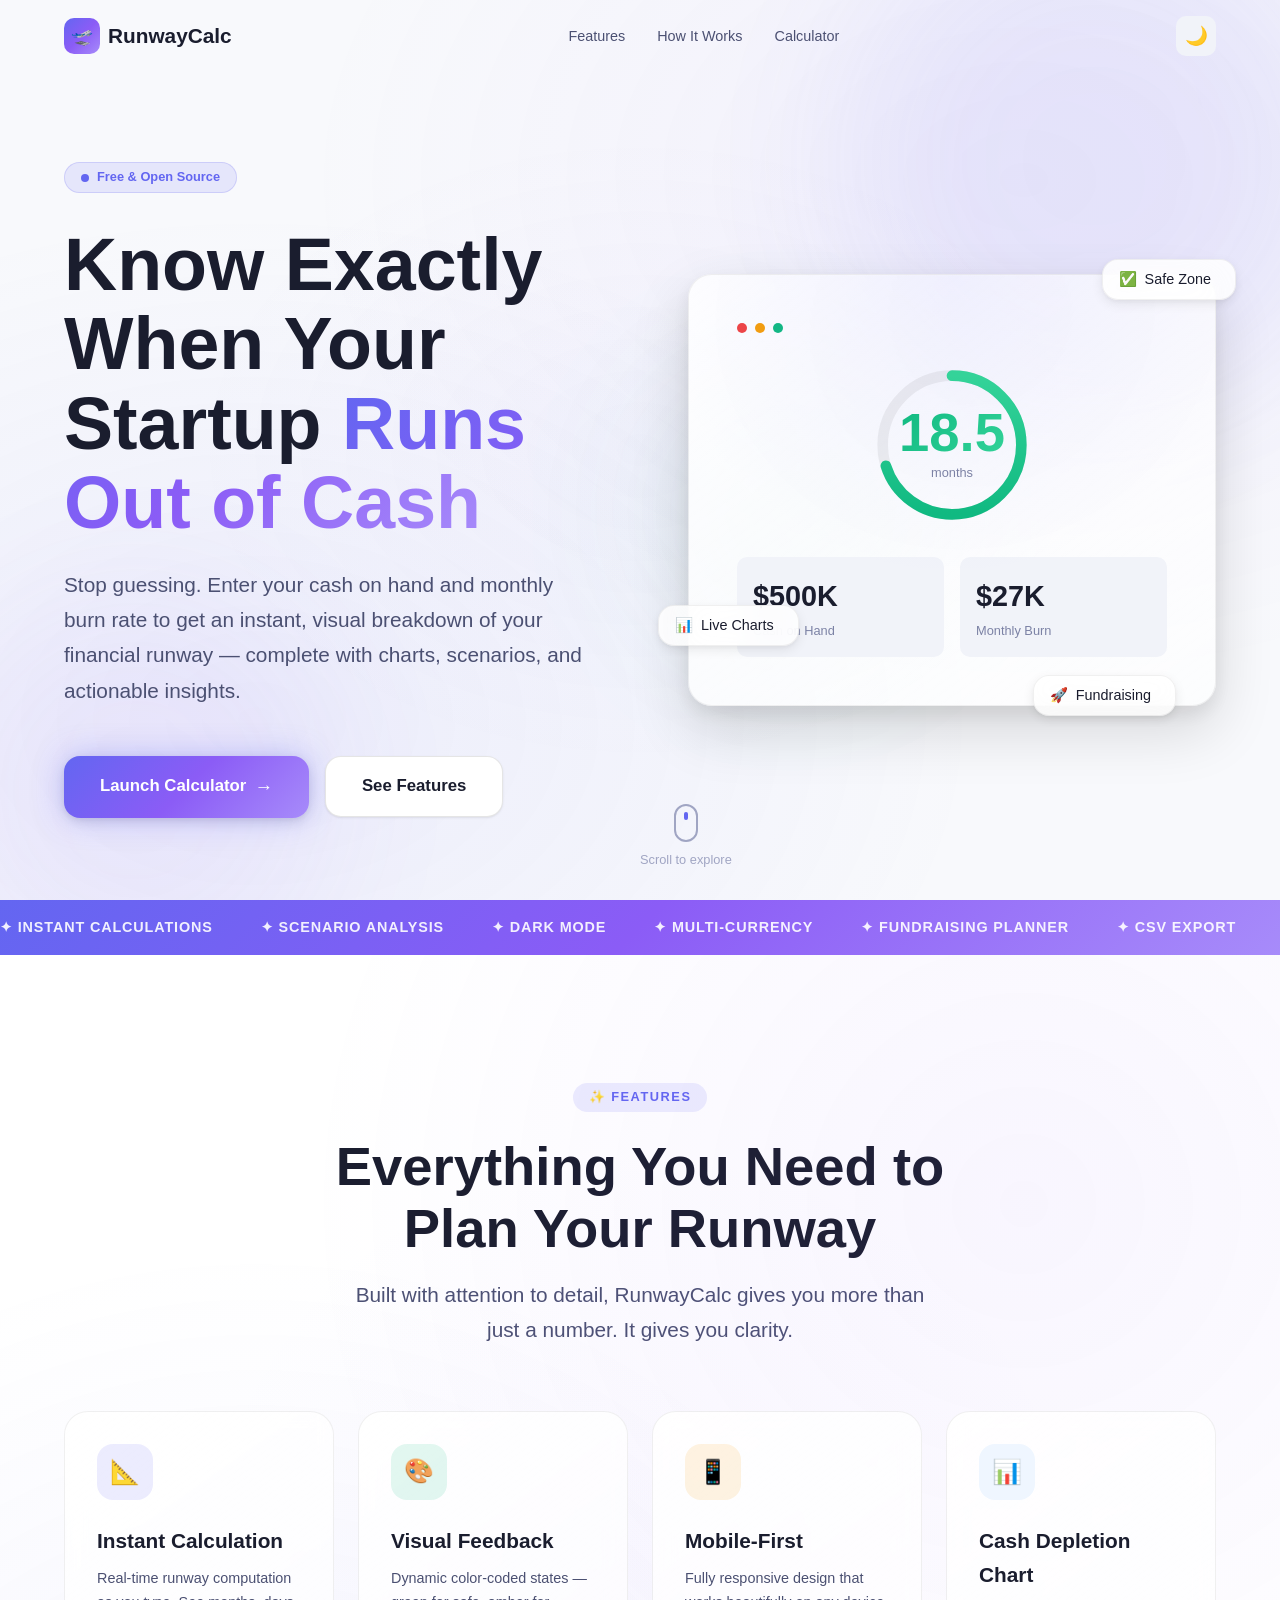
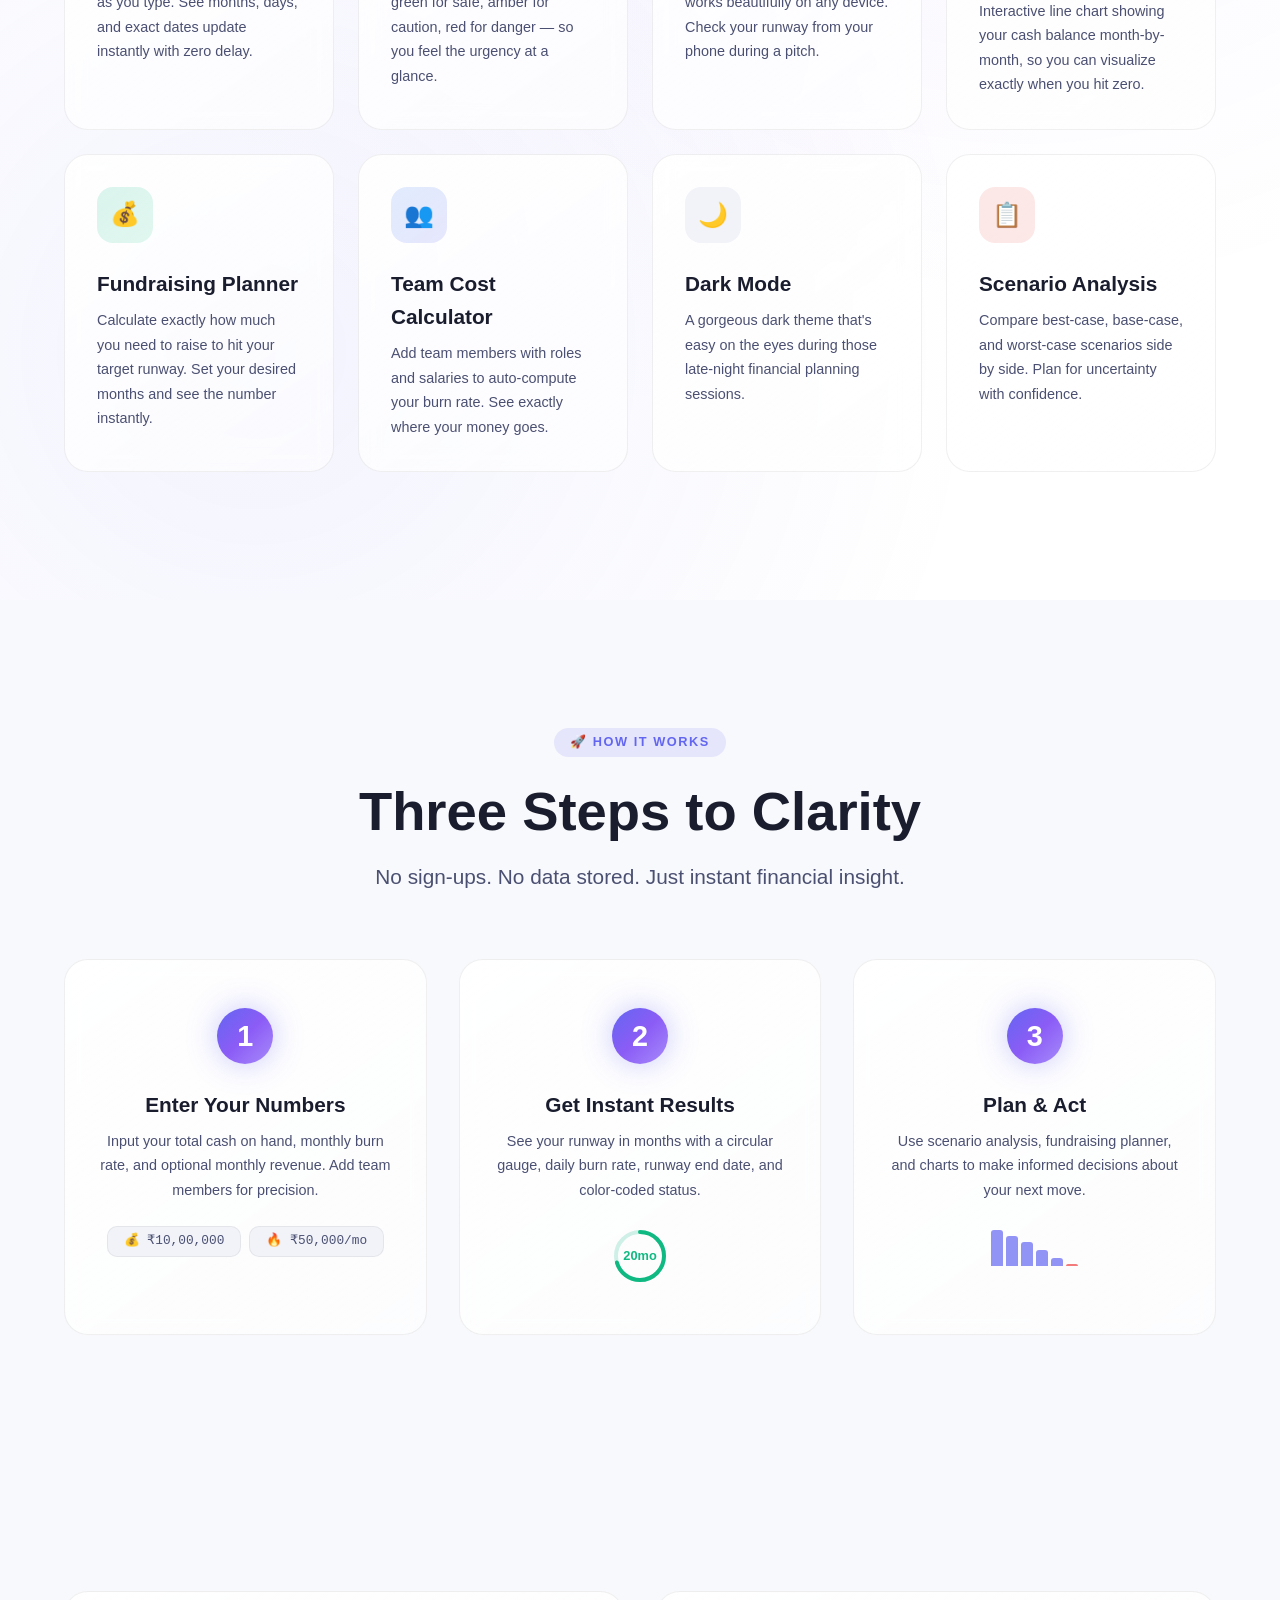
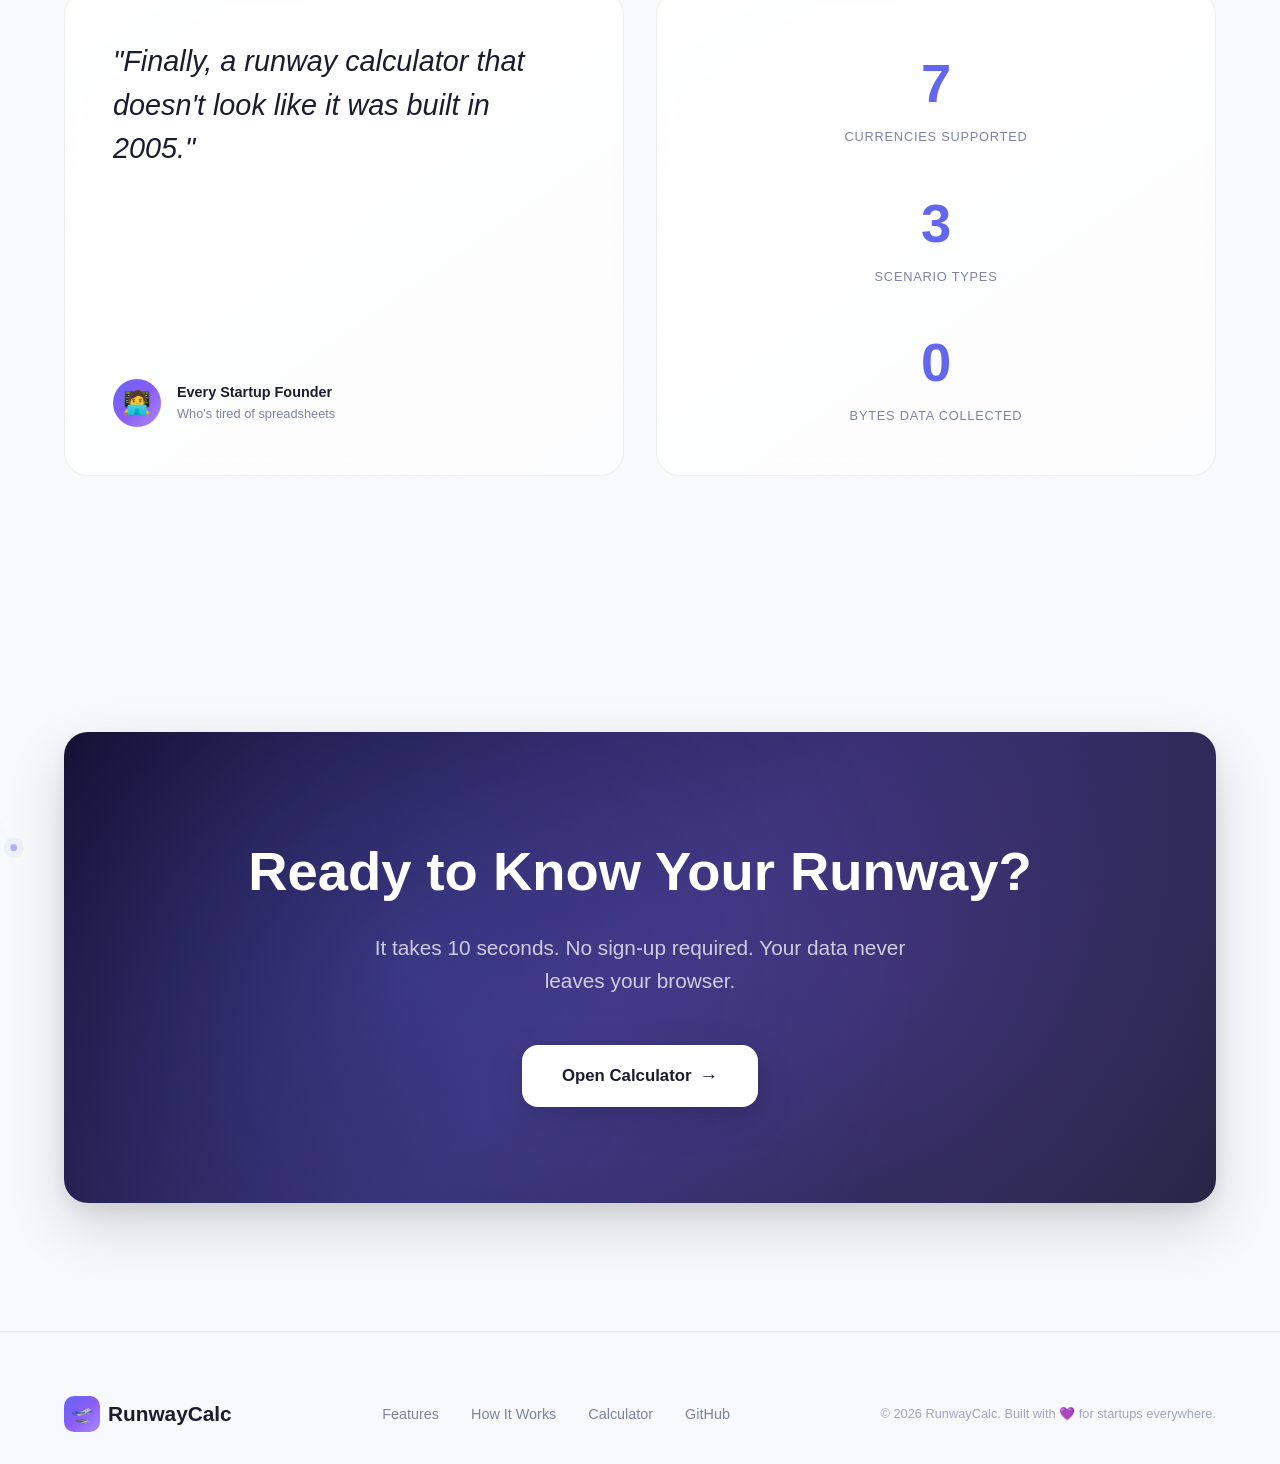
==== commit f0863af6: "Add index.html" ====
--- a/index.html
+++ b/index.html
@@ -93,23 +93,7 @@
             </a>
           </div>
 
-          <div class="hero-stats">
-            <div class="hero-stat">
-              <div class="hero-stat-number" data-count="100">0</div>
-              <div class="hero-stat-suffix">%</div>
-              <div class="hero-stat-label">Free Forever</div>
-            </div>
-            <div class="hero-stat">
-              <div class="hero-stat-number" data-count="0">0</div>
-              <div class="hero-stat-suffix"></div>
-              <div class="hero-stat-label">Data Stored</div>
-            </div>
-            <div class="hero-stat">
-              <div class="hero-stat-number" data-count="1">&lt;1</div>
-              <div class="hero-stat-suffix">s</div>
-              <div class="hero-stat-label">Instant Results</div>
-            </div>
-          </div>
+
         </div>
 
         <div class="hero-visual">
--- a/css/landing.css
+++ b/css/landing.css
@@ -36,8 +36,7 @@
 
 /* Particle Canvas */
 .particle-canvas{position:absolute;inset:0;width:100%;height:100%;pointer-events:all;z-index:0}
-.particle-canvas--section{opacity:.5;pointer-events:none}
-.particle-canvas--cta{border-radius:var(--radius-xl);opacity:.4}
+.particle-canvas--global{position:fixed;pointer-events:none;z-index:0;opacity:0.6}
 
 .hero-orb{position:absolute;border-radius:50%;filter:blur(80px);opacity:.5;animation:orbFloat 12s ease-in-out infinite;pointer-events:none}
 .hero-orb--1{width:500px;height:500px;background:rgba(99,102,241,.2);top:-10%;right:-5%}
